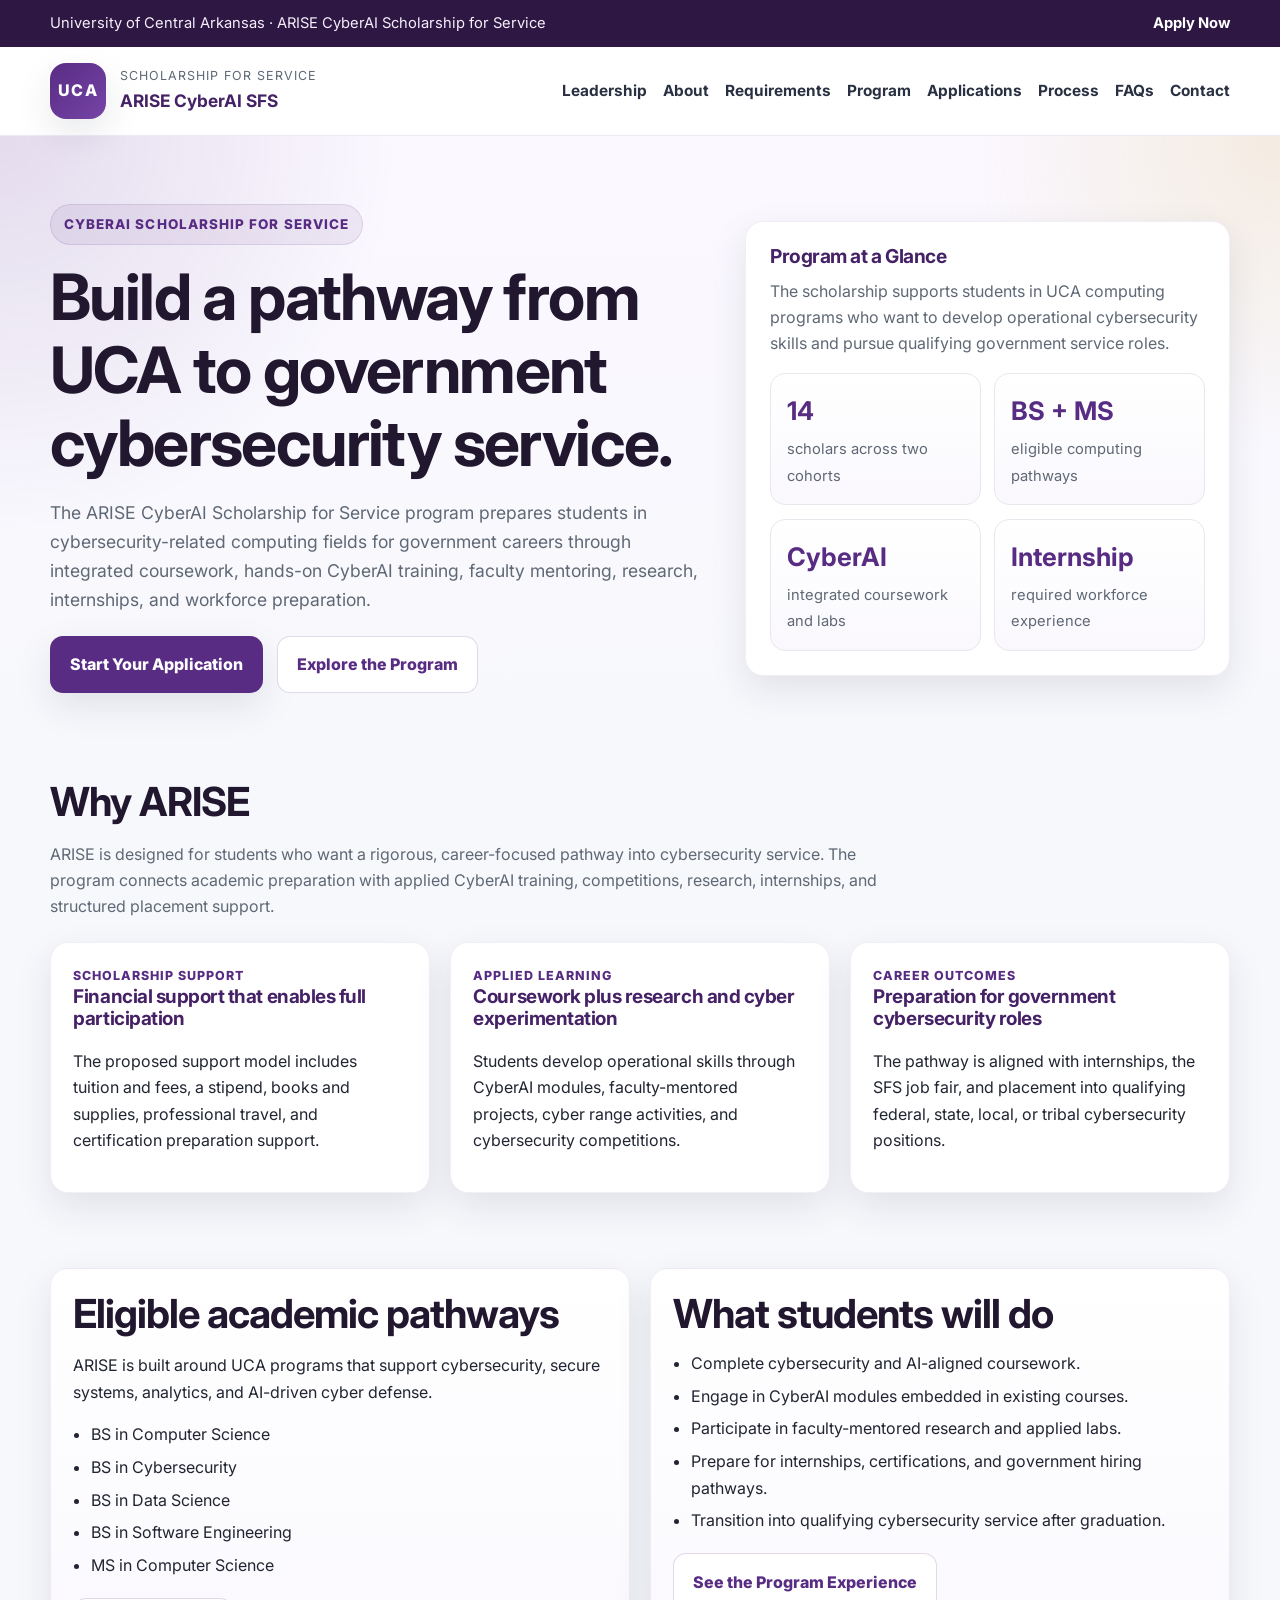
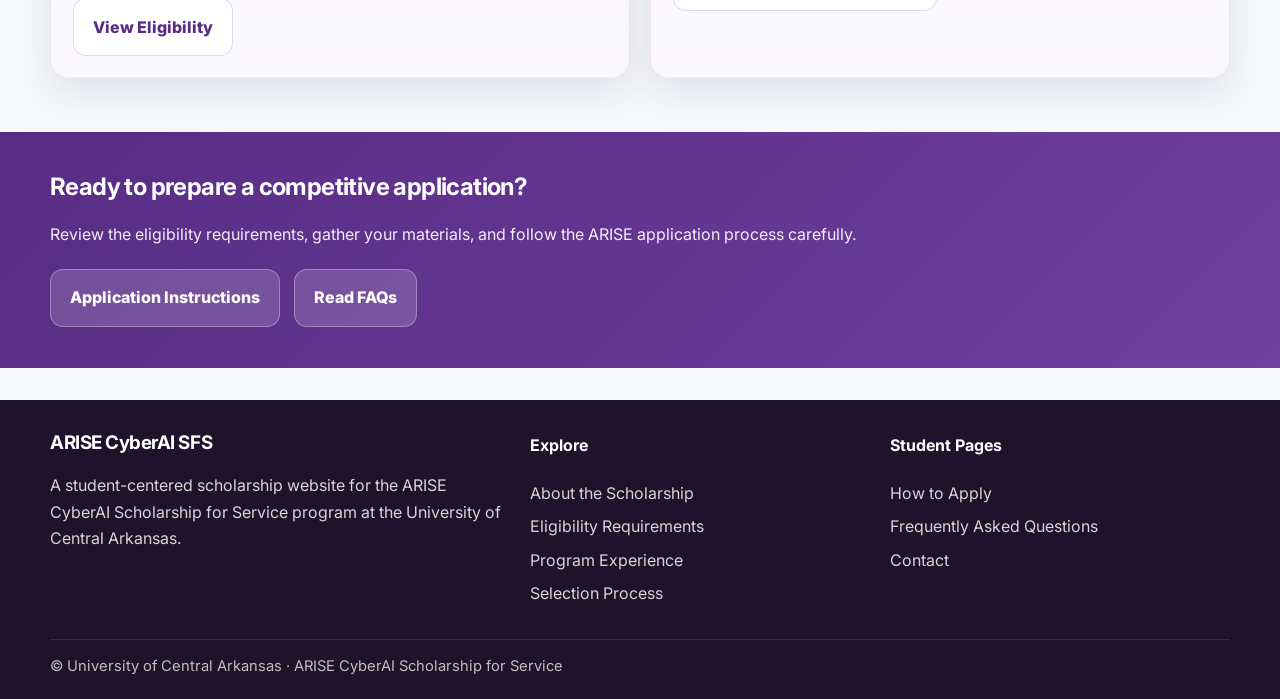
==== index.html @ 58bd5c50 "Update index.html" ====
<!DOCTYPE html>
<html lang="en">
<head>
  <meta charset="UTF-8" />
  <meta name="viewport" content="width=device-width, initial-scale=1.0" />
  <meta name="description" content="ARISE CyberAI Scholarship for Service at the University of Central Arkansas." />
  <title>ARISE CyberAI SFS | University of Central Arkansas</title>
  <link rel="preconnect" href="https://fonts.googleapis.com">
  <link rel="preconnect" href="https://fonts.gstatic.com" crossorigin>
  <link href="https://fonts.googleapis.com/css2?family=Inter:wght@400;500;600;700;800&display=swap" rel="stylesheet">
  <link rel="stylesheet" href="styles.css" />
</head>
<body>
  <div class="topbar">
    <div class="container">
      <div>University of Central Arkansas · ARISE CyberAI Scholarship for Service</div>
      <div><a href="applications.html">Apply Now</a></div>
    </div>
  </div>
  <header class="site-header">
    <div class="container header-inner">
      <a class="brand" href="index.html" aria-label="ARISE CyberAI SFS home">
        <div class="brand-mark">UCA</div>
        <div>
          <small>Scholarship for Service</small>
          <strong>ARISE CyberAI SFS</strong>
        </div>
      </a>
      <button class="nav-toggle" aria-expanded="false" aria-label="Open navigation">Menu</button>
      <nav>
        <ul><li><a href="leadership.html">Leadership</a></li><li><a href="about.html" class="">About</a></li><li><a href="requirements.html" class="">Requirements</a></li><li><a href="program.html" class="">Program</a></li><li><a href="applications.html" class="">Applications</a></li><li><a href="process.html" class="">Process</a></li><li><a href="faqs.html" class="">FAQs</a></li><li><a href="contact.html" class="">Contact</a></li></ul>
      </nav>
    </div>
  </header>
  <section class="hero">
  <div class="container hero-grid">
    <div>
      <div class="eyebrow">CyberAI Scholarship for Service</div>
      <h1>Build a pathway from UCA to government cybersecurity service.</h1>
      <p class="lead">The ARISE CyberAI Scholarship for Service program prepares students in cybersecurity-related computing fields for government careers through integrated coursework, hands-on CyberAI training, faculty mentoring, research, internships, and workforce preparation.</p>
      <div class="hero-actions">
        <a class="btn btn-primary" href="applications.html">Start Your Application</a>
        <a class="btn btn-secondary" href="about.html">Explore the Program</a>
      </div>
    </div>
    <aside class="hero-card">
      <h2>Program at a Glance</h2>
      <p>The scholarship supports students in UCA computing programs who want to develop operational cybersecurity skills and pursue qualifying government service roles.</p>
      <div class="stat-grid">
        <div class="stat"><strong>14</strong><span>scholars across two cohorts</span></div>
        <div class="stat"><strong>BS + MS</strong><span>eligible computing pathways</span></div>
        <div class="stat"><strong>CyberAI</strong><span>integrated coursework and labs</span></div>
        <div class="stat"><strong>Internship</strong><span>required workforce experience</span></div>
      </div>
    </aside>
  </div>
</section>
  <main>
<section>
  <div class="container">
    <h2 class="section-title">Why ARISE</h2>
    <p class="section-intro">ARISE is designed for students who want a rigorous, career-focused pathway into cybersecurity service. The program connects academic preparation with applied CyberAI training, competitions, research, internships, and structured placement support.</p>
    <div class="grid-3">
      <article class="card">
        <div class="kicker">Scholarship Support</div>
        <h3>Financial support that enables full participation</h3>
        <p>The proposed support model includes tuition and fees, a stipend, books and supplies, professional travel, and certification preparation support.</p>
      </article>
      <article class="card">
        <div class="kicker">Applied Learning</div>
        <h3>Coursework plus research and cyber experimentation</h3>
        <p>Students develop operational skills through CyberAI modules, faculty-mentored projects, cyber range activities, and cybersecurity competitions.</p>
      </article>
      <article class="card">
        <div class="kicker">Career Outcomes</div>
        <h3>Preparation for government cybersecurity roles</h3>
        <p>The pathway is aligned with internships, the SFS job fair, and placement into qualifying federal, state, local, or tribal cybersecurity positions.</p>
      </article>
    </div>
  </div>
</section>
<section>
  <div class="container">
    <div class="grid-2">
      <div class="highlight-panel">
        <h2 class="section-title">Eligible academic pathways</h2>
        <p>ARISE is built around UCA programs that support cybersecurity, secure systems, analytics, and AI-driven cyber defense.</p>
        <ul class="list-clean">
          <li>BS in Computer Science</li>
          <li>BS in Cybersecurity</li>
          <li>BS in Data Science</li>
          <li>BS in Software Engineering</li>
          <li>MS in Computer Science</li>
        </ul>
        <div class="page-actions"><a class="btn btn-secondary" href="requirements.html">View Eligibility</a></div>
      </div>
      <div class="highlight-panel">
        <h2 class="section-title">What students will do</h2>
        <ul class="list-clean">
          <li>Complete cybersecurity and AI-aligned coursework.</li>
          <li>Engage in CyberAI modules embedded in existing courses.</li>
          <li>Participate in faculty-mentored research and applied labs.</li>
          <li>Prepare for internships, certifications, and government hiring pathways.</li>
          <li>Transition into qualifying cybersecurity service after graduation.</li>
        </ul>
        <div class="page-actions"><a class="btn btn-secondary" href="program.html">See the Program Experience</a></div>
      </div>
    </div>
  </div>
</section>
<section class="callout-band">
  <div class="container">
    <h2>Ready to prepare a competitive application?</h2>
    <p>Review the eligibility requirements, gather your materials, and follow the ARISE application process carefully.</p>
    <div class="button-row">
      <a class="btn btn-light" href="applications.html">Application Instructions</a>
      <a class="btn btn-light" href="faqs.html">Read FAQs</a>
    </div>
  </div>
</section>
</main>
  <footer>
    <div class="container footer-grid">
      <div>
        <h3>ARISE CyberAI SFS</h3>
        <p>A student-centered scholarship website for the ARISE CyberAI Scholarship for Service program at the University of Central Arkansas.</p>
      </div>
      <div>
        <h4>Explore</h4>
        <ul>
          <li><a href="about.html">About the Scholarship</a></li>
          <li><a href="requirements.html">Eligibility Requirements</a></li>
          <li><a href="program.html">Program Experience</a></li>
          <li><a href="process.html">Selection Process</a></li>
        </ul>
      </div>
      <div>
        <h4>Student Pages</h4>
        <ul>
          <li><a href="applications.html">How to Apply</a></li>
          <li><a href="faqs.html">Frequently Asked Questions</a></li>
          <li><a href="contact.html">Contact</a></li>
        </ul>
      </div>
    </div>
    <div class="container footer-bottom">© University of Central Arkansas · ARISE CyberAI Scholarship for Service</div>
  </footer>
  <script src="script.js"></script>
</body>
</html>
---- styles.css ----
/* ARISE CyberAI SFS Website */
:root {
  --uca-purple: #582c83;
  --uca-purple-dark: #452166;
  --uca-purple-soft: #f4eef9;
  --uca-gray: #7c878e;
  --text: #202531;
  --muted: #5f6875;
  --line: #e6e8ee;
  --bg: #f7f8fc;
  --white: #ffffff;
  --gold: #d4b15a;
  --success: #0f766e;
  --danger: #a53b3b;
  --shadow: 0 14px 36px rgba(29, 35, 58, 0.10);
  --radius: 18px;
  --radius-sm: 12px;
  --maxw: 1180px;
}
* { box-sizing: border-box; }
html { scroll-behavior: smooth; }
body {
  margin: 0;
  font-family: Inter, system-ui, -apple-system, BlinkMacSystemFont, "Segoe UI", sans-serif;
  color: var(--text);
  background: var(--bg);
  line-height: 1.65;
}
a { color: var(--uca-purple); text-decoration: none; }
a:hover { text-decoration: underline; }
img { max-width: 100%; display: block; }
.container { width: min(var(--maxw), calc(100% - 2rem)); margin: 0 auto; }
.topbar {
  background: #2f1744;
  color: #f4effa;
  font-size: 0.92rem;
}
.topbar .container {
  display: flex; justify-content: space-between; gap: 1rem; flex-wrap: wrap; padding: 0.7rem 0;
}
.topbar a { color: #fff; font-weight: 700; }
.site-header {
  position: sticky; top: 0; z-index: 1000;
  background: rgba(255,255,255,0.94); backdrop-filter: blur(10px);
  border-bottom: 1px solid rgba(88,44,131,0.10);
}
.header-inner {
  display: flex; align-items: center; justify-content: space-between; gap: 1rem; padding: 1rem 0;
}
.brand { display:flex; align-items:center; gap:0.9rem; color: inherit; text-decoration:none; }
.brand:hover { text-decoration:none; }
.brand-mark {
  width:56px; height:56px; border-radius:16px; display:grid; place-items:center;
  background: linear-gradient(135deg, var(--uca-purple), #7644a7); color:#fff; font-weight:800; letter-spacing:0.08em;
  box-shadow: var(--shadow);
}
.brand small { display:block; font-size:0.78rem; color:var(--muted); text-transform:uppercase; letter-spacing:0.08em; }
.brand strong { display:block; font-size:1.08rem; color:var(--uca-purple-dark); }
.nav-toggle {
  display:none; border:0; background: var(--uca-purple); color:#fff; padding:0.72rem 1rem; border-radius:12px; font-weight:700; cursor:pointer;
}
nav ul { list-style:none; display:flex; gap:1rem; padding:0; margin:0; align-items:center; flex-wrap:wrap; }
nav a { color:#283041; font-weight:700; font-size:0.96rem; }
nav a:hover, nav a.active { color:var(--uca-purple); text-decoration:none; }
.btn {
  display:inline-flex; align-items:center; justify-content:center; gap:0.45rem;
  padding:0.92rem 1.2rem; border-radius:13px; font-weight:800; border:1px solid transparent; text-decoration:none;
  transition:0.2s ease; cursor:pointer;
}
.btn:hover { transform: translateY(-1px); text-decoration:none; }
.btn-primary { background: var(--uca-purple); color:#fff; box-shadow: var(--shadow); }
.btn-primary:hover { background: var(--uca-purple-dark); }
.btn-secondary { background:#fff; color:var(--uca-purple); border-color: rgba(88,44,131,0.18); }
.btn-light { background: rgba(255,255,255,0.16); border-color: rgba(255,255,255,0.30); color:#fff; }
.hero {
  background:
    radial-gradient(circle at top right, rgba(212,177,90,0.18), transparent 22%),
    radial-gradient(circle at top left, rgba(88,44,131,0.14), transparent 28%),
    linear-gradient(180deg, #fbf8ff 0%, #f7f8fc 100%);
  padding: 4.25rem 0 3rem;
}
.hero-grid { display:grid; grid-template-columns: 1.3fr 0.95fr; gap:2rem; align-items:center; }
.hero-simple { padding: 3.2rem 0 2.1rem; }
.eyebrow {
  display:inline-flex; align-items:center; gap:0.5rem; margin-bottom:1rem;
  font-size:0.84rem; font-weight:800; letter-spacing:0.08em; text-transform:uppercase;
  color: var(--uca-purple); background: rgba(88,44,131,0.08); border:1px solid rgba(88,44,131,0.12);
  padding:0.55rem 0.8rem; border-radius:999px;
}
h1, h2, h3 { line-height:1.14; letter-spacing:-0.025em; }
h1 { font-size: clamp(2.25rem, 5vw, 4rem); margin:0 0 1rem; color:#21172f; }
.hero h1 { max-width: 760px; }
.lead { font-size:1.1rem; color: var(--muted); max-width: 780px; }
.hero-actions, .button-row { display:flex; gap:0.85rem; flex-wrap:wrap; margin-top:1.35rem; }
.hero-card, .card, .faq-item, .timeline-item, .contact-card, .table-wrap, .notice, .highlight-panel {
  background: var(--white); border:1px solid rgba(88,44,131,0.08); border-radius: var(--radius); box-shadow: var(--shadow);
}
.hero-card { padding: 1.5rem; }
.hero-card h2 { margin:0 0 0.6rem; color: var(--uca-purple-dark); font-size:1.2rem; }
.hero-card p { color: var(--muted); margin-top:0; }
.stat-grid { display:grid; grid-template-columns: repeat(2, minmax(0,1fr)); gap:0.85rem; margin-top:1rem; }
.stat { border:1px solid var(--line); border-radius:15px; padding:1rem; background: linear-gradient(180deg, #fff, #faf8fd); }
.stat strong { display:block; font-size:1.6rem; color: var(--uca-purple); margin-bottom:0.2rem; }
.stat span { color: var(--muted); font-size:0.92rem; }
section { padding: 2.35rem 0; }
.section-title { font-size: clamp(1.65rem, 3.2vw, 2.5rem); margin:0 0 0.85rem; color:#21172f; }
.section-intro { color: var(--muted); max-width: 850px; margin-bottom: 1.4rem; }
.grid-2 { display:grid; grid-template-columns: repeat(2, minmax(0,1fr)); gap:1.25rem; }
.grid-3 { display:grid; grid-template-columns: repeat(3, minmax(0,1fr)); gap:1.25rem; }
.card { padding: 1.4rem; }
.card h3 { margin-top:0; font-size:1.18rem; color: var(--uca-purple-dark); }
.kicker { color:var(--uca-purple); font-weight:800; text-transform:uppercase; letter-spacing:0.08em; font-size:0.78rem; }
.list-clean { margin:0.4rem 0 0; padding-left:1.15rem; }
.list-clean li { margin:0.4rem 0; }
.callout-band {
  background: linear-gradient(135deg, var(--uca-purple), #6f3fa0); color:#fff; padding: 2.6rem 0; margin-top: 1rem;
}
.callout-band h2 { margin-top:0; color:#fff; }
.callout-band p { color: rgba(255,255,255,0.92); }
.table-wrap { overflow-x:auto; }
table { width:100%; border-collapse: collapse; font-size:0.97rem; }
th, td { padding:0.95rem 1rem; border-bottom:1px solid var(--line); vertical-align: top; }
th { text-align:left; color: var(--uca-purple-dark); background:#fbf8ff; }
.timeline { display:grid; gap:1rem; }
.timeline-item { padding:1.25rem 1.25rem 1.15rem; position:relative; }
.timeline-item .step { display:inline-grid; place-items:center; width:34px; height:34px; border-radius:50%; background: var(--uca-purple); color:#fff; font-weight:800; margin-bottom:0.8rem; }
.faq-list { display:grid; gap:1rem; }
.faq-item { overflow:hidden; }
.faq-question {
  width:100%; border:0; background:transparent; text-align:left; padding:1.15rem 1.25rem; font:inherit; font-weight:800; color:#241b33; cursor:pointer;
  display:flex; justify-content:space-between; gap:1rem; align-items:center;
}
.faq-answer { padding:0 1.25rem 1.15rem; color: var(--muted); display:none; }
.faq-item.open .faq-answer { display:block; }
.faq-item.open .faq-question span:last-child { transform: rotate(45deg); }
.notice { padding:1rem 1.15rem; border-left: 4px solid var(--uca-purple); }
.highlight-panel { padding:1.35rem; background: linear-gradient(180deg, #ffffff, #faf8fd); }
.breadcrumbs { font-size:0.92rem; color:var(--muted); margin-bottom:1rem; }
.breadcrumbs a { color: var(--muted); }
.contact-grid { display:grid; grid-template-columns: 0.95fr 1.05fr; gap:1.25rem; }
.contact-card { padding:1.35rem; }
.contact-card h3 { margin-top:0; color: var(--uca-purple-dark); }
.form-grid { display:grid; grid-template-columns: repeat(2, minmax(0,1fr)); gap:0.95rem; }
label { display:block; font-weight:700; margin-bottom:0.38rem; color:#283041; }
input, select, textarea {
  width:100%; padding:0.92rem 0.95rem; border-radius:12px; border:1px solid #d7dce7; background:#fff; font:inherit; color:inherit;
}
textarea { min-height: 160px; resize: vertical; }
input:focus, select:focus, textarea:focus { outline:2px solid rgba(88,44,131,0.14); border-color: var(--uca-purple); }
footer {
  margin-top:2rem; background:#1e132a; color:#f1edf6;
}
.footer-grid { display:grid; grid-template-columns: 1.15fr 0.85fr 0.85fr; gap:1.25rem; padding:2rem 0; }
footer h3, footer h4 { color:#fff; margin-top:0; }
footer p, footer li, footer a { color: rgba(255,255,255,0.82); }
footer ul { list-style:none; padding:0; margin:0; display:grid; gap:0.45rem; }
.footer-bottom { padding:0.9rem 0 1.3rem; border-top:1px solid rgba(255,255,255,0.10); color: rgba(255,255,255,0.72); font-size:0.92rem; }
.page-actions { display:flex; gap:0.8rem; flex-wrap:wrap; margin-top:1.2rem; }
@media (max-width: 980px) {
  .hero-grid, .grid-2, .grid-3, .contact-grid, .footer-grid { grid-template-columns: 1fr; }
  .nav-toggle { display:inline-flex; }
  nav {
    display:none; position:absolute; inset:100% 1rem auto 1rem; background:#fff; border:1px solid rgba(88,44,131,0.12); border-radius:16px; box-shadow: var(--shadow); padding:1rem;
  }
  nav.open { display:block; }
  nav ul { flex-direction:column; align-items:flex-start; }
}
@media (max-width: 700px) {
  .stat-grid, .form-grid { grid-template-columns: 1fr; }
  .hero, .hero-simple { padding-top: 2.6rem; }
  h1 { font-size: 2.25rem; }
}
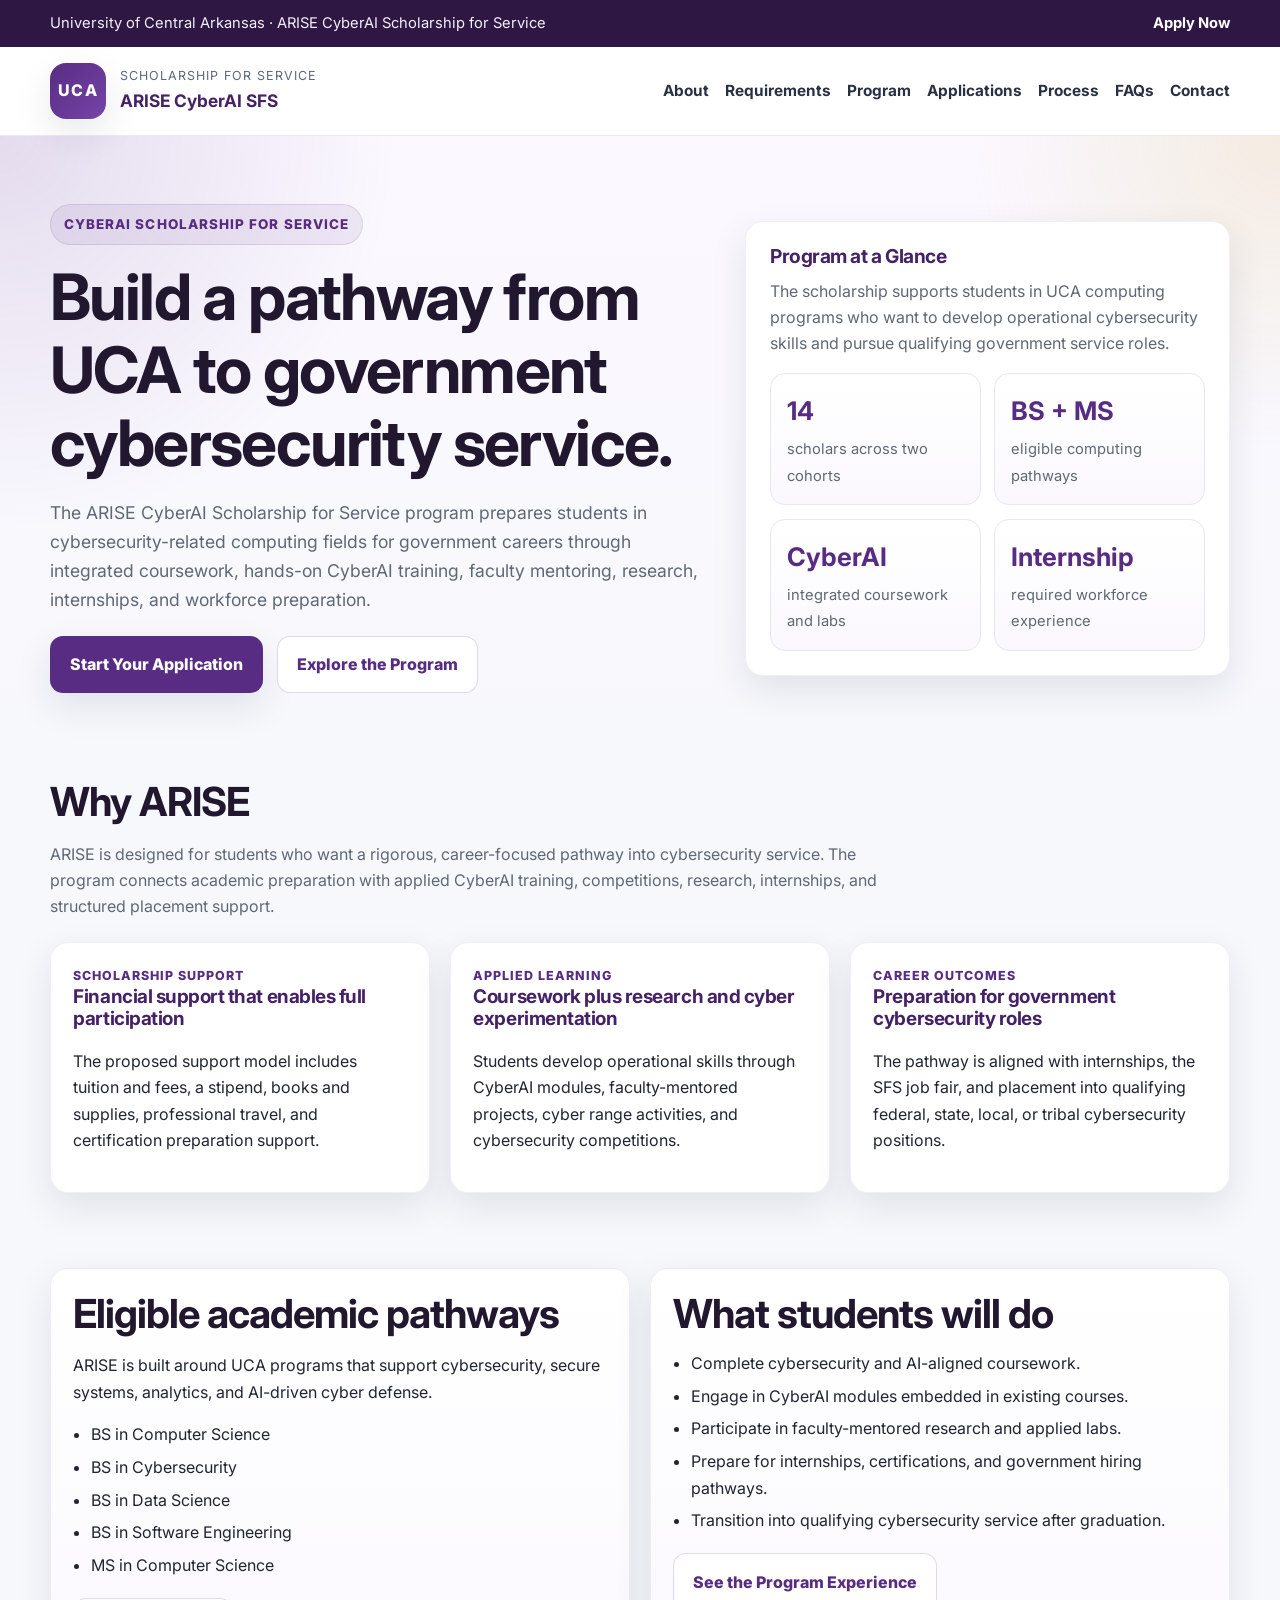
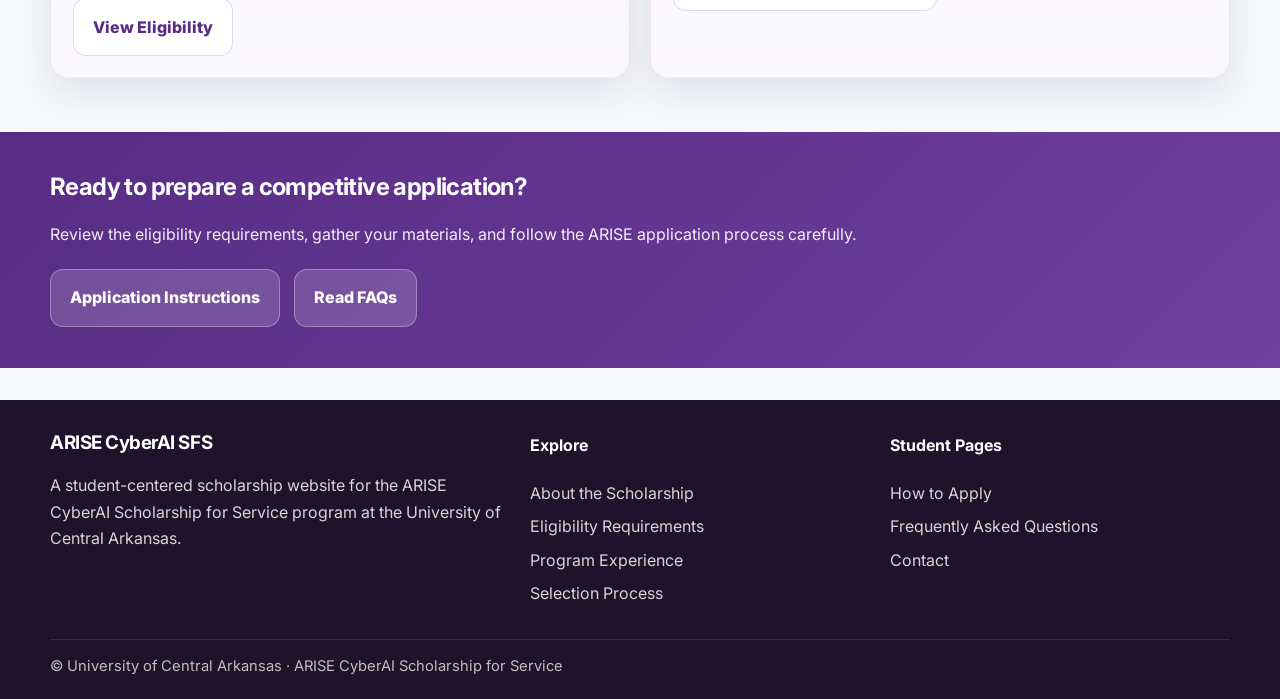
==== commit 71ffc465: "Update index.html" ====
--- a/index.html
+++ b/index.html
@@ -28,7 +28,7 @@
       </a>
       <button class="nav-toggle" aria-expanded="false" aria-label="Open navigation">Menu</button>
       <nav>
-        <ul><li><a href="leadership.html">Leadership</a></li><li><a href="about.html" class="">About</a></li><li><a href="requirements.html" class="">Requirements</a></li><li><a href="program.html" class="">Program</a></li><li><a href="applications.html" class="">Applications</a></li><li><a href="process.html" class="">Process</a></li><li><a href="faqs.html" class="">FAQs</a></li><li><a href="contact.html" class="">Contact</a></li></ul>
+        <ul><li><a href="about.html" class="">About</a></li><li><a href="requirements.html" class="">Requirements</a></li><li><a href="program.html" class="">Program</a></li><li><a href="applications.html" class="">Applications</a></li><li><a href="process.html" class="">Process</a></li><li><a href="faqs.html" class="">FAQs</a></li><li><a href="contact.html" class="">Contact</a></li></ul>
       </nav>
     </div>
   </header>
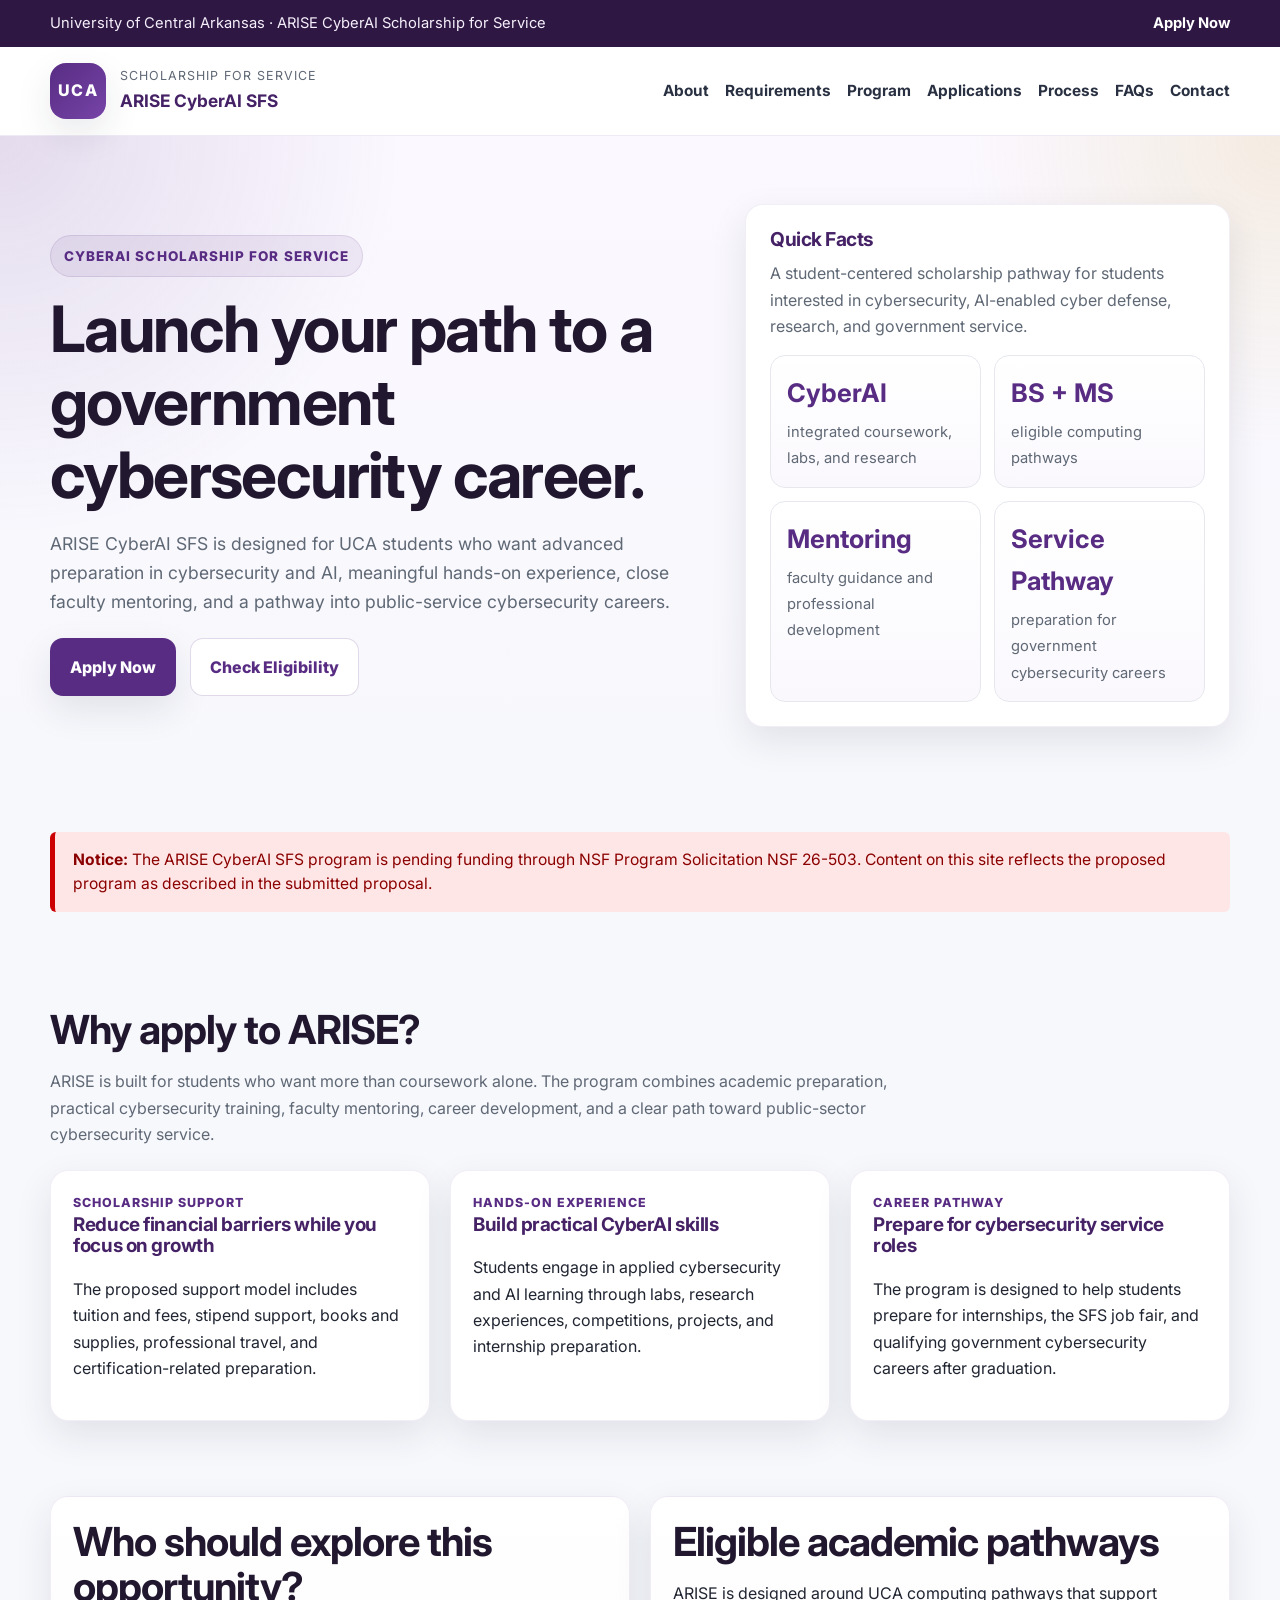
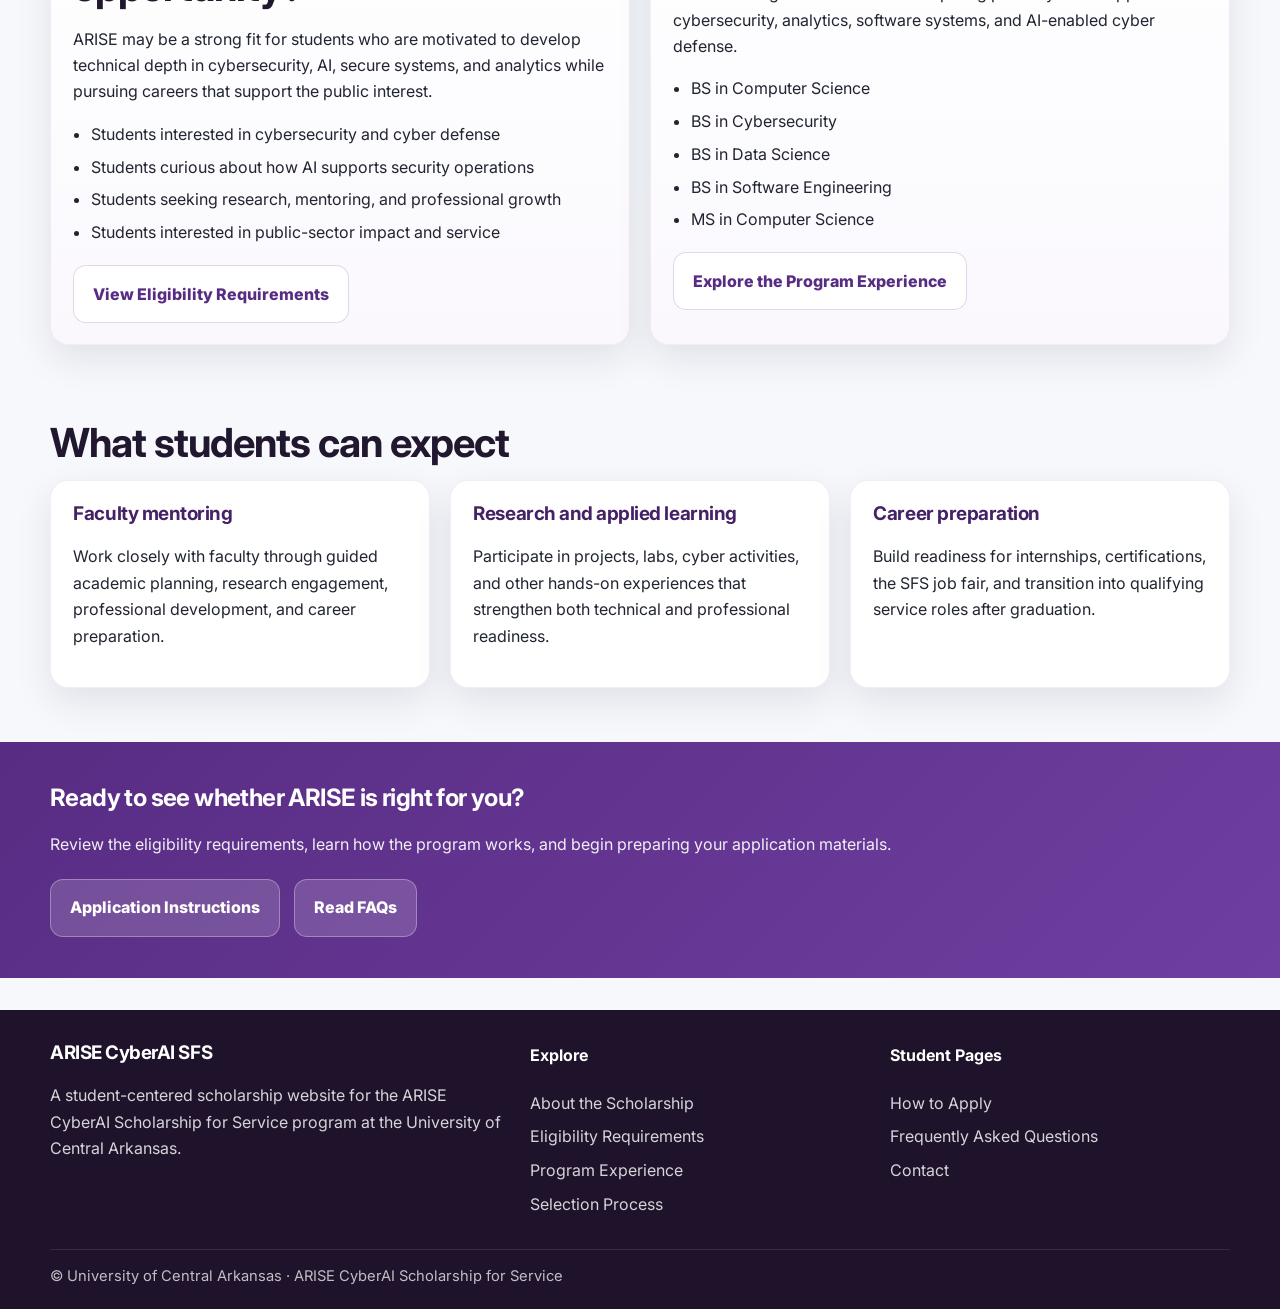
==== commit 82d6b68d: "Update index.html" ====
--- a/index.html
+++ b/index.html
@@ -17,6 +17,7 @@
       <div><a href="applications.html">Apply Now</a></div>
     </div>
   </div>
+
   <header class="site-header">
     <div class="container header-inner">
       <a class="brand" href="index.html" aria-label="ARISE CyberAI SFS home">
@@ -28,97 +29,182 @@
       </a>
       <button class="nav-toggle" aria-expanded="false" aria-label="Open navigation">Menu</button>
       <nav>
-        <ul><li><a href="about.html" class="">About</a></li><li><a href="requirements.html" class="">Requirements</a></li><li><a href="program.html" class="">Program</a></li><li><a href="applications.html" class="">Applications</a></li><li><a href="process.html" class="">Process</a></li><li><a href="faqs.html" class="">FAQs</a></li><li><a href="contact.html" class="">Contact</a></li></ul>
+        <ul>
+          <li><a href="about.html">About</a></li>
+          <li><a href="requirements.html">Requirements</a></li>
+          <li><a href="program.html">Program</a></li>
+          <li><a href="applications.html">Applications</a></li>
+          <li><a href="process.html">Process</a></li>
+          <li><a href="faqs.html">FAQs</a></li>
+          <li><a href="contact.html">Contact</a></li>
+        </ul>
       </nav>
     </div>
   </header>
+
   <section class="hero">
-  <div class="container hero-grid">
-    <div>
-      <div class="eyebrow">CyberAI Scholarship for Service</div>
-      <h1>Build a pathway from UCA to government cybersecurity service.</h1>
-      <p class="lead">The ARISE CyberAI Scholarship for Service program prepares students in cybersecurity-related computing fields for government careers through integrated coursework, hands-on CyberAI training, faculty mentoring, research, internships, and workforce preparation.</p>
-      <div class="hero-actions">
-        <a class="btn btn-primary" href="applications.html">Start Your Application</a>
-        <a class="btn btn-secondary" href="about.html">Explore the Program</a>
-      </div>
-    </div>
-    <aside class="hero-card">
-      <h2>Program at a Glance</h2>
-      <p>The scholarship supports students in UCA computing programs who want to develop operational cybersecurity skills and pursue qualifying government service roles.</p>
-      <div class="stat-grid">
-        <div class="stat"><strong>14</strong><span>scholars across two cohorts</span></div>
-        <div class="stat"><strong>BS + MS</strong><span>eligible computing pathways</span></div>
-        <div class="stat"><strong>CyberAI</strong><span>integrated coursework and labs</span></div>
-        <div class="stat"><strong>Internship</strong><span>required workforce experience</span></div>
-      </div>
-    </aside>
-  </div>
-</section>
+    <div class="container hero-grid">
+      <div>
+        <div class="eyebrow">CyberAI Scholarship for Service</div>
+        <h1>Launch your path to a government cybersecurity career.</h1>
+        <p class="lead">
+          ARISE CyberAI SFS is designed for UCA students who want advanced preparation in cybersecurity and AI,
+          meaningful hands-on experience, close faculty mentoring, and a pathway into public-service cybersecurity careers.
+        </p>
+        <div class="hero-actions">
+          <a class="btn btn-primary" href="applications.html">Apply Now</a>
+          <a class="btn btn-secondary" href="requirements.html">Check Eligibility</a>
+        </div>
+      </div>
+
+      <aside class="hero-card">
+        <h2>Quick Facts</h2>
+        <p>
+          A student-centered scholarship pathway for students interested in cybersecurity,
+          AI-enabled cyber defense, research, and government service.
+        </p>
+        <div class="stat-grid">
+          <div class="stat"><strong>CyberAI</strong><span>integrated coursework, labs, and research</span></div>
+          <div class="stat"><strong>BS + MS</strong><span>eligible computing pathways</span></div>
+          <div class="stat"><strong>Mentoring</strong><span>faculty guidance and professional development</span></div>
+          <div class="stat"><strong>Service Pathway</strong><span>preparation for government cybersecurity careers</span></div>
+        </div>
+      </aside>
+    </div>
+  </section>
+
+  <section>
+    <div class="container">
+      <div class="alert-warning">
+        <strong>Notice:</strong> The ARISE CyberAI SFS program is pending funding through NSF Program Solicitation NSF 26-503. Content on this site reflects the proposed program as described in the submitted proposal.
+      </div>
+    </div>
+  </section>
+
   <main>
-<section>
-  <div class="container">
-    <h2 class="section-title">Why ARISE</h2>
-    <p class="section-intro">ARISE is designed for students who want a rigorous, career-focused pathway into cybersecurity service. The program connects academic preparation with applied CyberAI training, competitions, research, internships, and structured placement support.</p>
-    <div class="grid-3">
-      <article class="card">
-        <div class="kicker">Scholarship Support</div>
-        <h3>Financial support that enables full participation</h3>
-        <p>The proposed support model includes tuition and fees, a stipend, books and supplies, professional travel, and certification preparation support.</p>
-      </article>
-      <article class="card">
-        <div class="kicker">Applied Learning</div>
-        <h3>Coursework plus research and cyber experimentation</h3>
-        <p>Students develop operational skills through CyberAI modules, faculty-mentored projects, cyber range activities, and cybersecurity competitions.</p>
-      </article>
-      <article class="card">
-        <div class="kicker">Career Outcomes</div>
-        <h3>Preparation for government cybersecurity roles</h3>
-        <p>The pathway is aligned with internships, the SFS job fair, and placement into qualifying federal, state, local, or tribal cybersecurity positions.</p>
-      </article>
-    </div>
-  </div>
-</section>
-<section>
-  <div class="container">
-    <div class="grid-2">
-      <div class="highlight-panel">
-        <h2 class="section-title">Eligible academic pathways</h2>
-        <p>ARISE is built around UCA programs that support cybersecurity, secure systems, analytics, and AI-driven cyber defense.</p>
-        <ul class="list-clean">
-          <li>BS in Computer Science</li>
-          <li>BS in Cybersecurity</li>
-          <li>BS in Data Science</li>
-          <li>BS in Software Engineering</li>
-          <li>MS in Computer Science</li>
-        </ul>
-        <div class="page-actions"><a class="btn btn-secondary" href="requirements.html">View Eligibility</a></div>
-      </div>
-      <div class="highlight-panel">
-        <h2 class="section-title">What students will do</h2>
-        <ul class="list-clean">
-          <li>Complete cybersecurity and AI-aligned coursework.</li>
-          <li>Engage in CyberAI modules embedded in existing courses.</li>
-          <li>Participate in faculty-mentored research and applied labs.</li>
-          <li>Prepare for internships, certifications, and government hiring pathways.</li>
-          <li>Transition into qualifying cybersecurity service after graduation.</li>
-        </ul>
-        <div class="page-actions"><a class="btn btn-secondary" href="program.html">See the Program Experience</a></div>
-      </div>
-    </div>
-  </div>
-</section>
-<section class="callout-band">
-  <div class="container">
-    <h2>Ready to prepare a competitive application?</h2>
-    <p>Review the eligibility requirements, gather your materials, and follow the ARISE application process carefully.</p>
-    <div class="button-row">
-      <a class="btn btn-light" href="applications.html">Application Instructions</a>
-      <a class="btn btn-light" href="faqs.html">Read FAQs</a>
-    </div>
-  </div>
-</section>
-</main>
+    <section>
+      <div class="container">
+        <h2 class="section-title">Why apply to ARISE?</h2>
+        <p class="section-intro">
+          ARISE is built for students who want more than coursework alone. The program combines academic preparation,
+          practical cybersecurity training, faculty mentoring, career development, and a clear path toward public-sector cybersecurity service.
+        </p>
+
+        <div class="grid-3">
+          <article class="card">
+            <div class="kicker">Scholarship Support</div>
+            <h3>Reduce financial barriers while you focus on growth</h3>
+            <p>
+              The proposed support model includes tuition and fees, stipend support, books and supplies,
+              professional travel, and certification-related preparation.
+            </p>
+          </article>
+
+          <article class="card">
+            <div class="kicker">Hands-On Experience</div>
+            <h3>Build practical CyberAI skills</h3>
+            <p>
+              Students engage in applied cybersecurity and AI learning through labs, research experiences,
+              competitions, projects, and internship preparation.
+            </p>
+          </article>
+
+          <article class="card">
+            <div class="kicker">Career Pathway</div>
+            <h3>Prepare for cybersecurity service roles</h3>
+            <p>
+              The program is designed to help students prepare for internships, the SFS job fair,
+              and qualifying government cybersecurity careers after graduation.
+            </p>
+          </article>
+        </div>
+      </div>
+    </section>
+
+    <section>
+      <div class="container">
+        <div class="grid-2">
+          <div class="highlight-panel">
+            <h2 class="section-title">Who should explore this opportunity?</h2>
+            <p>
+              ARISE may be a strong fit for students who are motivated to develop technical depth in cybersecurity,
+              AI, secure systems, and analytics while pursuing careers that support the public interest.
+            </p>
+            <ul class="list-clean">
+              <li>Students interested in cybersecurity and cyber defense</li>
+              <li>Students curious about how AI supports security operations</li>
+              <li>Students seeking research, mentoring, and professional growth</li>
+              <li>Students interested in public-sector impact and service</li>
+            </ul>
+            <div class="page-actions">
+              <a class="btn btn-secondary" href="requirements.html">View Eligibility Requirements</a>
+            </div>
+          </div>
+
+          <div class="highlight-panel">
+            <h2 class="section-title">Eligible academic pathways</h2>
+            <p>
+              ARISE is designed around UCA computing pathways that support cybersecurity, analytics,
+              software systems, and AI-enabled cyber defense.
+            </p>
+            <ul class="list-clean">
+              <li>BS in Computer Science</li>
+              <li>BS in Cybersecurity</li>
+              <li>BS in Data Science</li>
+              <li>BS in Software Engineering</li>
+              <li>MS in Computer Science</li>
+            </ul>
+            <div class="page-actions">
+              <a class="btn btn-secondary" href="program.html">Explore the Program Experience</a>
+            </div>
+          </div>
+        </div>
+      </div>
+    </section>
+
+    <section>
+      <div class="container">
+        <h2 class="section-title">What students can expect</h2>
+        <div class="grid-3">
+          <article class="card">
+            <h3>Faculty mentoring</h3>
+            <p>
+              Work closely with faculty through guided academic planning, research engagement,
+              professional development, and career preparation.
+            </p>
+          </article>
+
+          <article class="card">
+            <h3>Research and applied learning</h3>
+            <p>
+              Participate in projects, labs, cyber activities, and other hands-on experiences that strengthen both technical and professional readiness.
+            </p>
+          </article>
+
+          <article class="card">
+            <h3>Career preparation</h3>
+            <p>
+              Build readiness for internships, certifications, the SFS job fair, and transition into qualifying service roles after graduation.
+            </p>
+          </article>
+        </div>
+      </div>
+    </section>
+
+    <section class="callout-band">
+      <div class="container">
+        <h2>Ready to see whether ARISE is right for you?</h2>
+        <p>
+          Review the eligibility requirements, learn how the program works, and begin preparing your application materials.
+        </p>
+        <div class="button-row">
+          <a class="btn btn-light" href="applications.html">Application Instructions</a>
+          <a class="btn btn-light" href="faqs.html">Read FAQs</a>
+        </div>
+      </div>
+    </section>
+  </main>
+
   <footer>
     <div class="container footer-grid">
       <div>
@@ -145,6 +231,7 @@
     </div>
     <div class="container footer-bottom">© University of Central Arkansas · ARISE CyberAI Scholarship for Service</div>
   </footer>
+
   <script src="script.js"></script>
 </body>
 </html>
--- a/styles.css
+++ b/styles.css
@@ -170,3 +170,15 @@
   .hero, .hero-simple { padding-top: 2.6rem; }
   h1 { font-size: 2.25rem; }
 }
+
+
+.alert-warning {
+  background-color: #ffe6e6;
+  border-left: 5px solid #cc0000;
+  color: #8b0000;
+  padding: 16px 18px;
+  border-radius: 6px;
+  font-size: 0.98rem;
+  line-height: 1.5;
+  margin: 20px 0;
+}
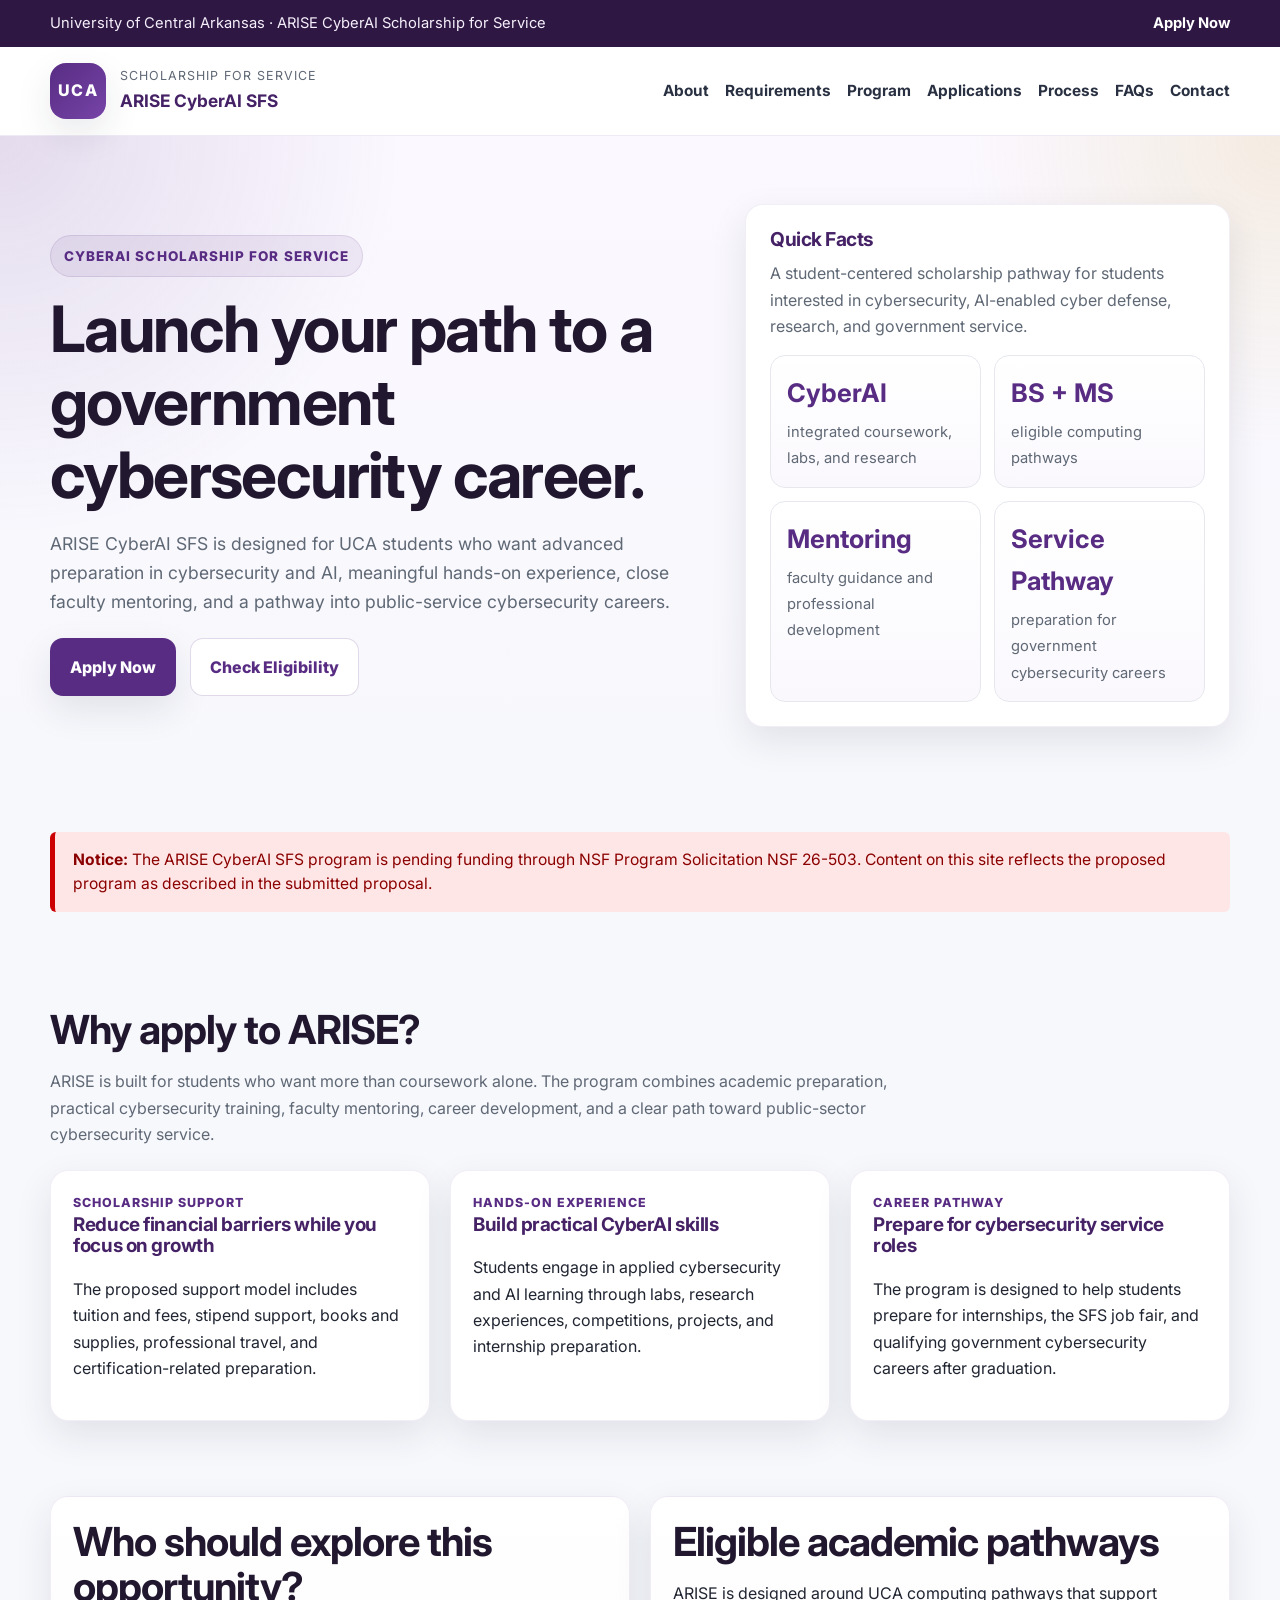
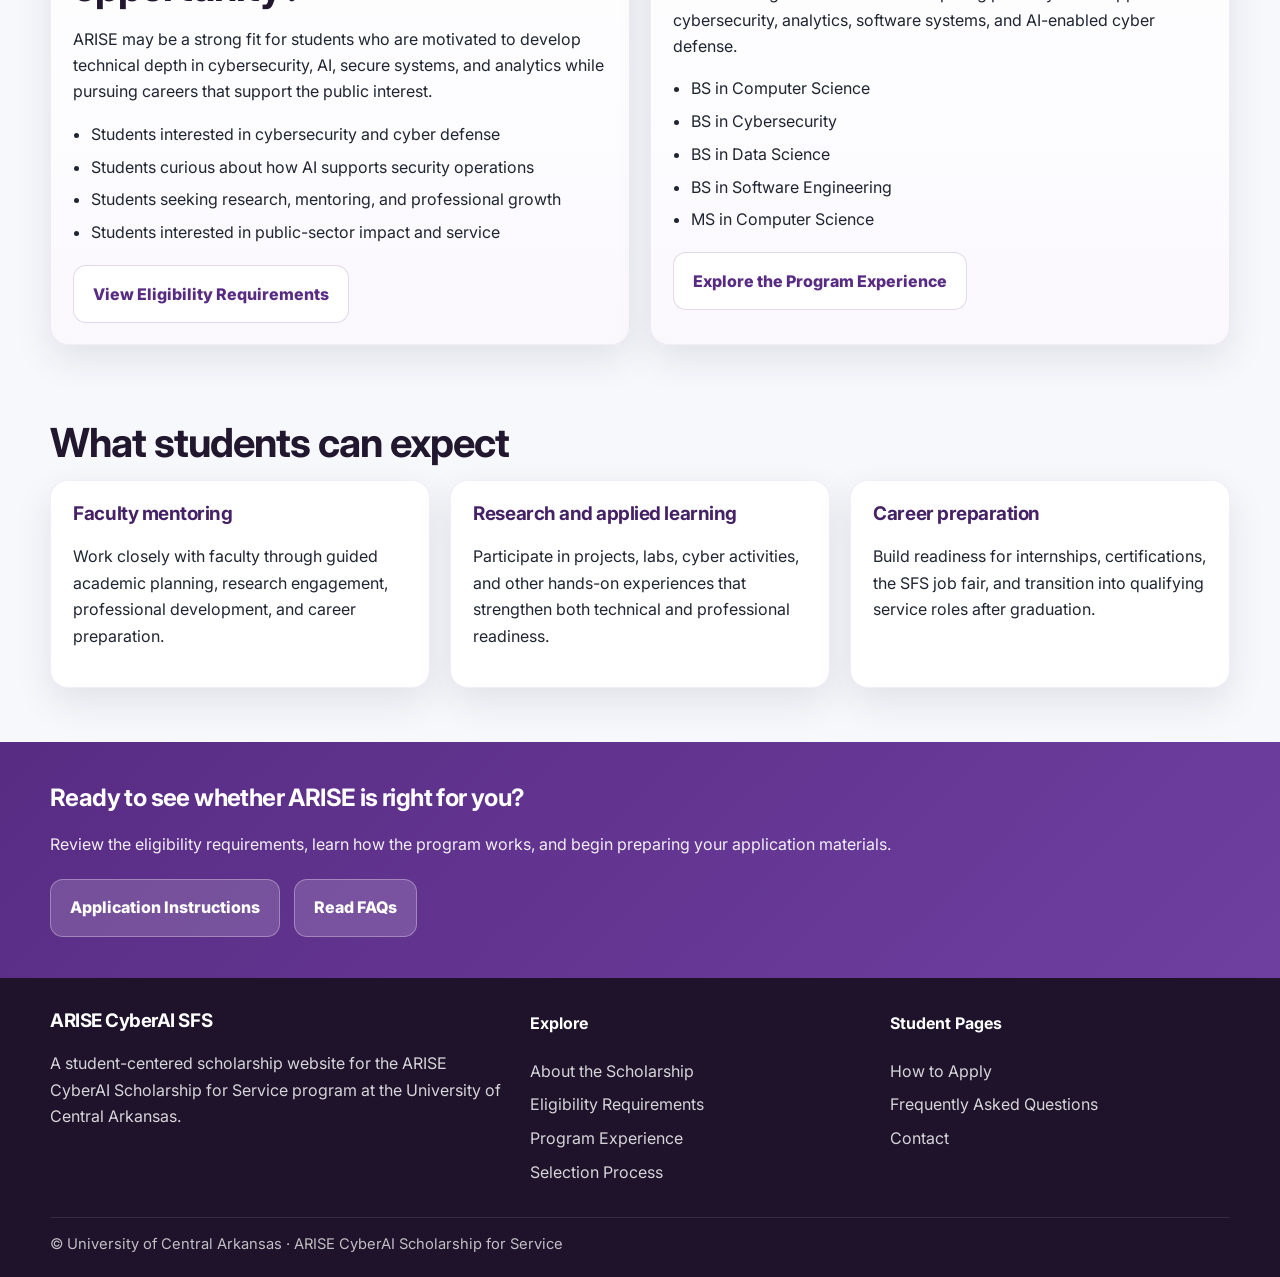
==== commit 4bdbec5d: "Update index.html" ====
--- a/index.html
+++ b/index.html
@@ -10,8 +10,8 @@
   <link href="https://fonts.googleapis.com/css2?family=Inter:wght@400;500;600;700;800&display=swap" rel="stylesheet">
   <link rel="stylesheet" href="styles.css" />
 </head>
-<body>
-  <div class="topbar">
+<body class="home-page">
+    <div class="topbar">
     <div class="container">
       <div>University of Central Arkansas · ARISE CyberAI Scholarship for Service</div>
       <div><a href="applications.html">Apply Now</a></div>
--- a/styles.css
+++ b/styles.css
@@ -182,3 +182,19 @@
   line-height: 1.5;
   margin: 20px 0;
 }
+
+.home-page main {
+  padding-bottom: 0;
+}
+
+.home-page .callout-band {
+  margin-bottom: 0;
+}
+
+.home-page .callout-band .container {
+  margin-bottom: 0;
+}
+
+.home-page footer {
+  margin-top: 0;
+}
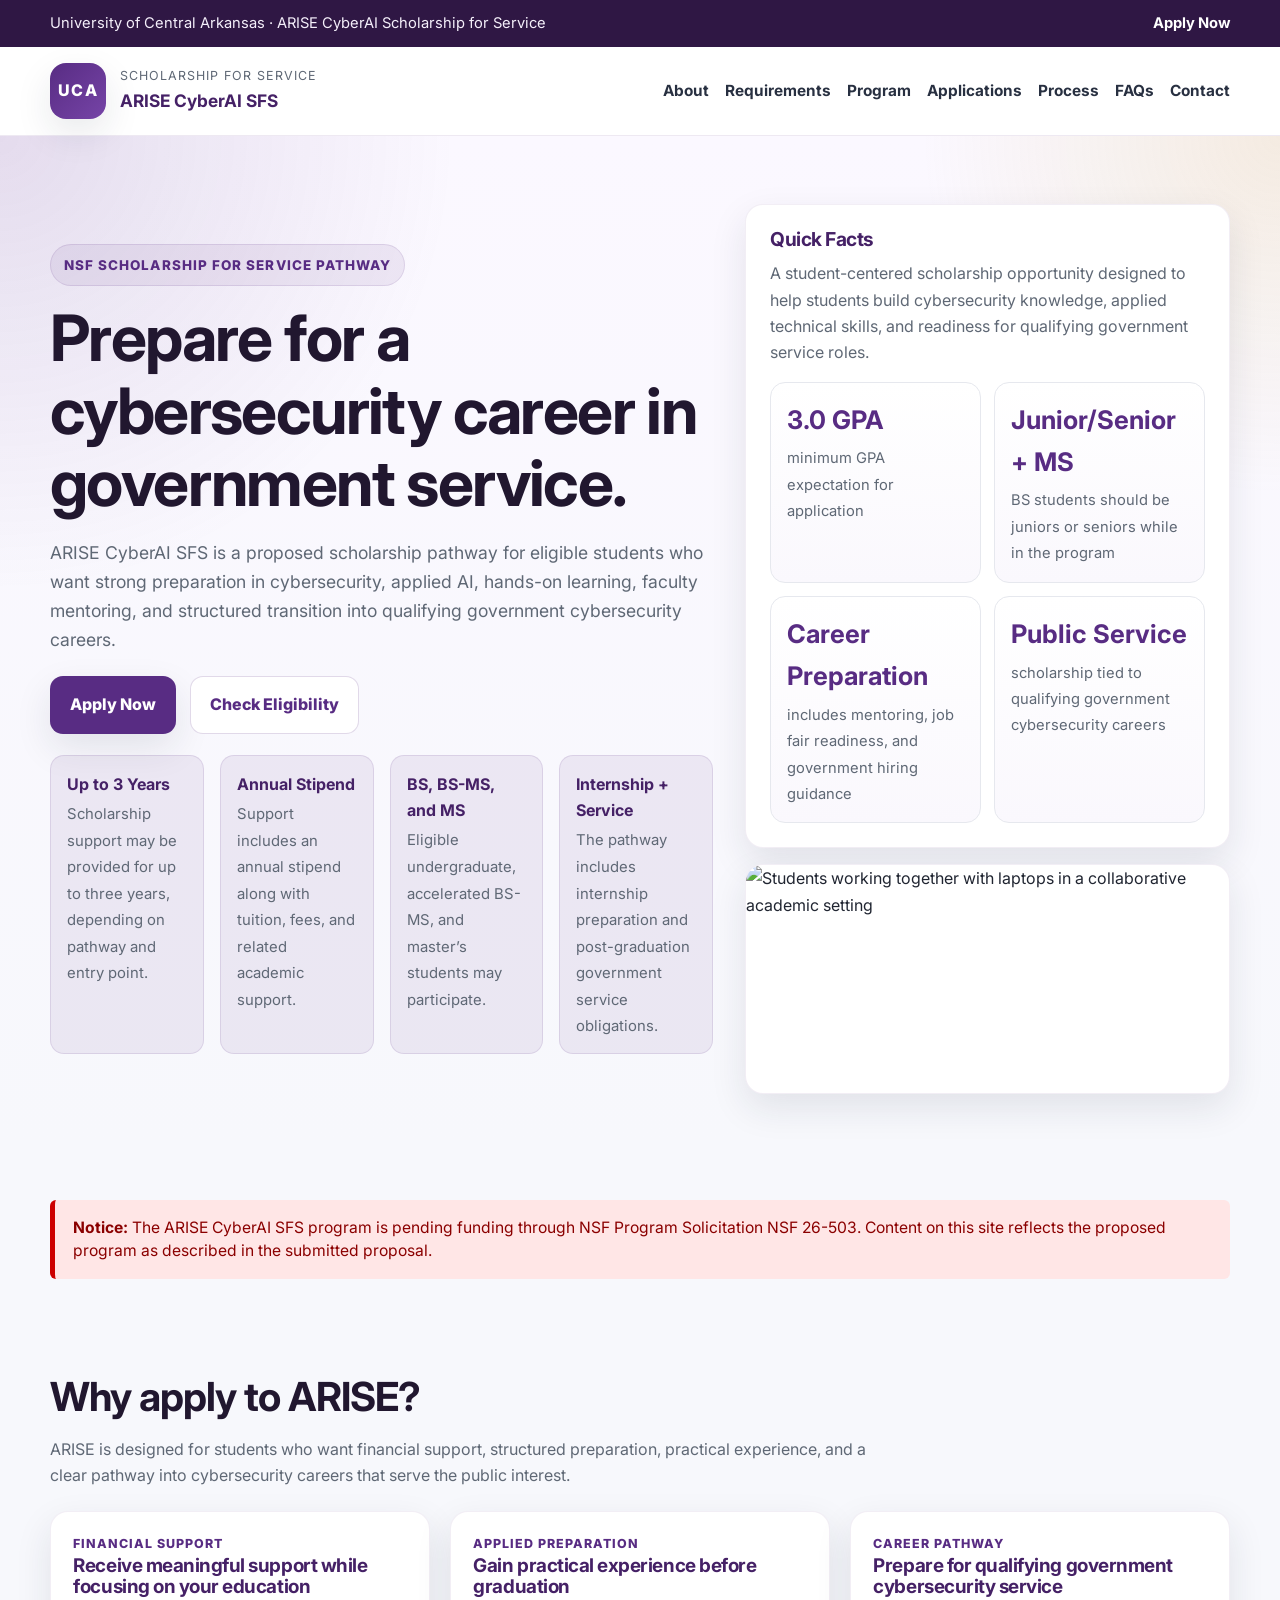
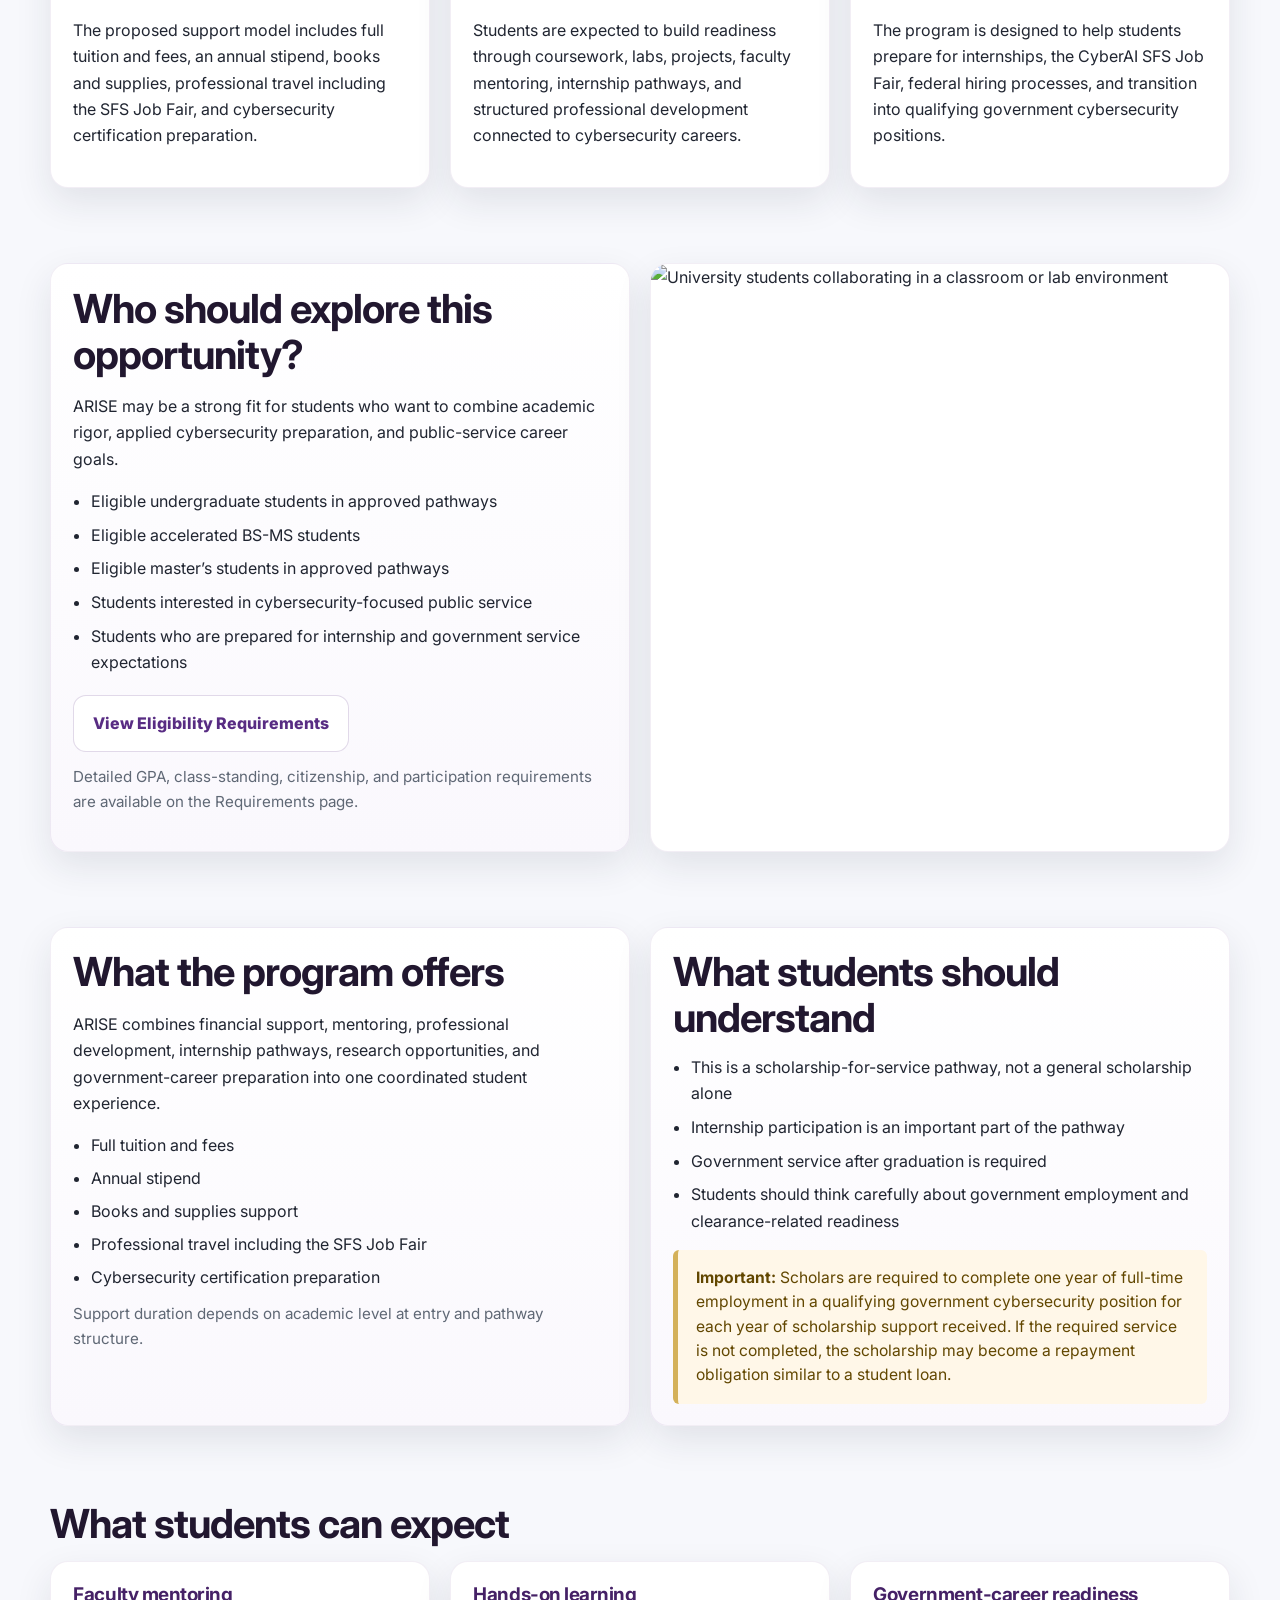
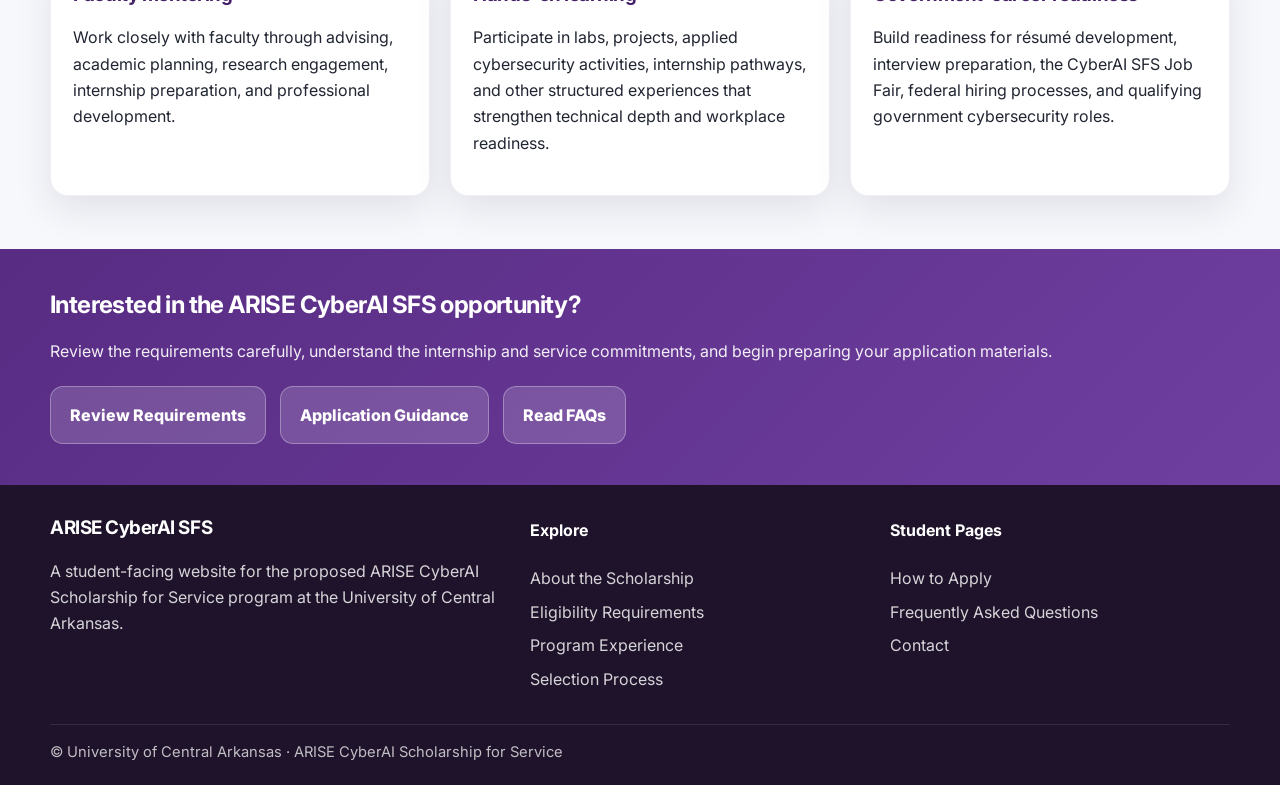
==== commit 6cacc7b1: "Add files via upload" ====
--- a/index.html
+++ b/index.html
@@ -3,15 +3,119 @@
 <head>
   <meta charset="UTF-8" />
   <meta name="viewport" content="width=device-width, initial-scale=1.0" />
-  <meta name="description" content="ARISE CyberAI Scholarship for Service at the University of Central Arkansas." />
+  <meta
+    name="description"
+    content="ARISE CyberAI Scholarship for Service at the University of Central Arkansas for eligible students pursuing cybersecurity-focused public service careers."
+  />
   <title>ARISE CyberAI SFS | University of Central Arkansas</title>
   <link rel="preconnect" href="https://fonts.googleapis.com">
   <link rel="preconnect" href="https://fonts.gstatic.com" crossorigin>
   <link href="https://fonts.googleapis.com/css2?family=Inter:wght@400;500;600;700;800&display=swap" rel="stylesheet">
   <link rel="stylesheet" href="styles.css" />
+  <style>
+    .hero-visual {
+      display: grid;
+      gap: 1rem;
+    }
+
+    .hero-photo,
+    .feature-photo {
+      overflow: hidden;
+      border-radius: var(--radius);
+      border: 1px solid rgba(88,44,131,0.08);
+      box-shadow: var(--shadow);
+      background: #fff;
+    }
+
+    .hero-photo img,
+    .feature-photo img {
+      width: 100%;
+      height: 100%;
+      object-fit: cover;
+      display: block;
+    }
+
+    .hero-photo {
+      min-height: 230px;
+    }
+
+    .fact-strip {
+      display: grid;
+      grid-template-columns: repeat(4, minmax(0,1fr));
+      gap: 1rem;
+      margin-top: 1.35rem;
+    }
+
+    .fact-pill {
+      background: rgba(88,44,131,0.08);
+      border: 1px solid rgba(88,44,131,0.12);
+      border-radius: 14px;
+      padding: 0.9rem 1rem;
+    }
+
+    .fact-pill strong {
+      display: block;
+      color: var(--uca-purple-dark);
+      font-size: 1rem;
+      margin-bottom: 0.2rem;
+    }
+
+    .fact-pill span {
+      color: var(--muted);
+      font-size: 0.93rem;
+    }
+
+    .image-text-grid {
+      display: grid;
+      grid-template-columns: 1fr 1fr;
+      gap: 1.25rem;
+      align-items: stretch;
+    }
+
+    .feature-photo {
+      min-height: 100%;
+    }
+
+    .feature-photo img {
+      min-height: 100%;
+    }
+
+    .mini-note {
+      font-size: 0.95rem;
+      color: var(--muted);
+      margin-top: 0.7rem;
+    }
+
+    .important-note {
+      background: #fff7e8;
+      border-left: 5px solid var(--gold);
+      color: #624700;
+      padding: 16px 18px;
+      border-radius: 6px;
+      font-size: 0.98rem;
+      line-height: 1.55;
+      margin-top: 1rem;
+    }
+
+    .check-list {
+      margin: 0.6rem 0 0;
+      padding-left: 1.15rem;
+    }
+
+    .check-list li {
+      margin: 0.45rem 0;
+    }
+
+    @media (max-width: 980px) {
+      .fact-strip,
+      .image-text-grid {
+        grid-template-columns: 1fr;
+      }
+    }
+  </style>
 </head>
 <body class="home-page">
-    <div class="topbar">
+  <div class="topbar">
     <div class="container">
       <div>University of Central Arkansas · ARISE CyberAI Scholarship for Service</div>
       <div><a href="applications.html">Apply Now</a></div>
@@ -45,38 +149,68 @@
   <section class="hero">
     <div class="container hero-grid">
       <div>
-        <div class="eyebrow">CyberAI Scholarship for Service</div>
-        <h1>Launch your path to a government cybersecurity career.</h1>
+        <div class="eyebrow">NSF Scholarship for Service Pathway</div>
+        <h1>Prepare for a cybersecurity career in government service.</h1>
         <p class="lead">
-          ARISE CyberAI SFS is designed for UCA students who want advanced preparation in cybersecurity and AI,
-          meaningful hands-on experience, close faculty mentoring, and a pathway into public-service cybersecurity careers.
+          ARISE CyberAI SFS is a proposed scholarship pathway for eligible students who want strong preparation in cybersecurity,
+          applied AI, hands-on learning, faculty mentoring, and structured transition into qualifying government cybersecurity careers.
         </p>
+
         <div class="hero-actions">
           <a class="btn btn-primary" href="applications.html">Apply Now</a>
           <a class="btn btn-secondary" href="requirements.html">Check Eligibility</a>
         </div>
-      </div>
-
-      <aside class="hero-card">
-        <h2>Quick Facts</h2>
-        <p>
-          A student-centered scholarship pathway for students interested in cybersecurity,
-          AI-enabled cyber defense, research, and government service.
-        </p>
-        <div class="stat-grid">
-          <div class="stat"><strong>CyberAI</strong><span>integrated coursework, labs, and research</span></div>
-          <div class="stat"><strong>BS + MS</strong><span>eligible computing pathways</span></div>
-          <div class="stat"><strong>Mentoring</strong><span>faculty guidance and professional development</span></div>
-          <div class="stat"><strong>Service Pathway</strong><span>preparation for government cybersecurity careers</span></div>
-        </div>
-      </aside>
+
+        <div class="fact-strip">
+          <div class="fact-pill">
+            <strong>Up to 3 Years</strong>
+            <span>Scholarship support may be provided for up to three years, depending on pathway and entry point.</span>
+          </div>
+          <div class="fact-pill">
+            <strong>Annual Stipend</strong>
+            <span>Support includes an annual stipend along with tuition, fees, and related academic support.</span>
+          </div>
+          <div class="fact-pill">
+            <strong>BS, BS-MS, and MS</strong>
+            <span>Eligible undergraduate, accelerated BS-MS, and master’s students may participate.</span>
+          </div>
+          <div class="fact-pill">
+            <strong>Internship + Service</strong>
+            <span>The pathway includes internship preparation and post-graduation government service obligations.</span>
+          </div>
+        </div>
+      </div>
+
+      <div class="hero-visual">
+        <aside class="hero-card">
+          <h2>Quick Facts</h2>
+          <p>
+            A student-centered scholarship opportunity designed to help students build cybersecurity knowledge,
+            applied technical skills, and readiness for qualifying government service roles.
+          </p>
+          <div class="stat-grid">
+            <div class="stat"><strong>3.0 GPA</strong><span>minimum GPA expectation for application</span></div>
+            <div class="stat"><strong>Junior/Senior + MS</strong><span>BS students should be juniors or seniors while in the program</span></div>
+            <div class="stat"><strong>Career Preparation</strong><span>includes mentoring, job fair readiness, and government hiring guidance</span></div>
+            <div class="stat"><strong>Public Service</strong><span>scholarship tied to qualifying government cybersecurity careers</span></div>
+          </div>
+        </aside>
+
+        <div class="hero-photo">
+          <img
+            src="https://images.unsplash.com/photo-1516321318423-f06f85e504b3?auto=format&fit=crop&w=1200&q=80"
+            alt="Students working together with laptops in a collaborative academic setting"
+          />
+        </div>
+      </div>
     </div>
   </section>
 
   <section>
     <div class="container">
       <div class="alert-warning">
-        <strong>Notice:</strong> The ARISE CyberAI SFS program is pending funding through NSF Program Solicitation NSF 26-503. Content on this site reflects the proposed program as described in the submitted proposal.
+        <strong>Notice:</strong> The ARISE CyberAI SFS program is pending funding through NSF Program Solicitation NSF 26-503.
+        Content on this site reflects the proposed program as described in the submitted proposal.
       </div>
     </div>
   </section>
@@ -86,37 +220,69 @@
       <div class="container">
         <h2 class="section-title">Why apply to ARISE?</h2>
         <p class="section-intro">
-          ARISE is built for students who want more than coursework alone. The program combines academic preparation,
-          practical cybersecurity training, faculty mentoring, career development, and a clear path toward public-sector cybersecurity service.
+          ARISE is designed for students who want financial support, structured preparation, practical experience,
+          and a clear pathway into cybersecurity careers that serve the public interest.
         </p>
 
         <div class="grid-3">
           <article class="card">
-            <div class="kicker">Scholarship Support</div>
-            <h3>Reduce financial barriers while you focus on growth</h3>
-            <p>
-              The proposed support model includes tuition and fees, stipend support, books and supplies,
-              professional travel, and certification-related preparation.
-            </p>
-          </article>
-
-          <article class="card">
-            <div class="kicker">Hands-On Experience</div>
-            <h3>Build practical CyberAI skills</h3>
-            <p>
-              Students engage in applied cybersecurity and AI learning through labs, research experiences,
-              competitions, projects, and internship preparation.
+            <div class="kicker">Financial Support</div>
+            <h3>Receive meaningful support while focusing on your education</h3>
+            <p>
+              The proposed support model includes full tuition and fees, an annual stipend, books and supplies,
+              professional travel including the SFS Job Fair, and cybersecurity certification preparation.
+            </p>
+          </article>
+
+          <article class="card">
+            <div class="kicker">Applied Preparation</div>
+            <h3>Gain practical experience before graduation</h3>
+            <p>
+              Students are expected to build readiness through coursework, labs, projects, faculty mentoring,
+              internship pathways, and structured professional development connected to cybersecurity careers.
             </p>
           </article>
 
           <article class="card">
             <div class="kicker">Career Pathway</div>
-            <h3>Prepare for cybersecurity service roles</h3>
-            <p>
-              The program is designed to help students prepare for internships, the SFS job fair,
-              and qualifying government cybersecurity careers after graduation.
-            </p>
-          </article>
+            <h3>Prepare for qualifying government cybersecurity service</h3>
+            <p>
+              The program is designed to help students prepare for internships, the CyberAI SFS Job Fair,
+              federal hiring processes, and transition into qualifying government cybersecurity positions.
+            </p>
+          </article>
+        </div>
+      </div>
+    </section>
+
+    <section>
+      <div class="container image-text-grid">
+        <div class="highlight-panel">
+          <h2 class="section-title">Who should explore this opportunity?</h2>
+          <p>
+            ARISE may be a strong fit for students who want to combine academic rigor, applied cybersecurity preparation,
+            and public-service career goals.
+          </p>
+          <ul class="check-list">
+            <li>Eligible undergraduate students in approved pathways</li>
+            <li>Eligible accelerated BS-MS students</li>
+            <li>Eligible master’s students in approved pathways</li>
+            <li>Students interested in cybersecurity-focused public service</li>
+            <li>Students who are prepared for internship and government service expectations</li>
+          </ul>
+          <div class="page-actions">
+            <a class="btn btn-secondary" href="requirements.html">View Eligibility Requirements</a>
+          </div>
+          <p class="mini-note">
+            Detailed GPA, class-standing, citizenship, and participation requirements are available on the Requirements page.
+          </p>
+        </div>
+
+        <div class="feature-photo">
+          <img
+            src="https://images.unsplash.com/photo-1522202176988-66273c2fd55f?auto=format&fit=crop&w=1200&q=80"
+            alt="University students collaborating in a classroom or lab environment"
+          />
         </div>
       </div>
     </section>
@@ -125,37 +291,33 @@
       <div class="container">
         <div class="grid-2">
           <div class="highlight-panel">
-            <h2 class="section-title">Who should explore this opportunity?</h2>
-            <p>
-              ARISE may be a strong fit for students who are motivated to develop technical depth in cybersecurity,
-              AI, secure systems, and analytics while pursuing careers that support the public interest.
+            <h2 class="section-title">What the program offers</h2>
+            <p>
+              ARISE combines financial support, mentoring, professional development, internship pathways,
+              research opportunities, and government-career preparation into one coordinated student experience.
             </p>
             <ul class="list-clean">
-              <li>Students interested in cybersecurity and cyber defense</li>
-              <li>Students curious about how AI supports security operations</li>
-              <li>Students seeking research, mentoring, and professional growth</li>
-              <li>Students interested in public-sector impact and service</li>
+              <li>Full tuition and fees</li>
+              <li>Annual stipend</li>
+              <li>Books and supplies support</li>
+              <li>Professional travel including the SFS Job Fair</li>
+              <li>Cybersecurity certification preparation</li>
             </ul>
-            <div class="page-actions">
-              <a class="btn btn-secondary" href="requirements.html">View Eligibility Requirements</a>
-            </div>
+            <p class="mini-note">
+              Support duration depends on academic level at entry and pathway structure.
+            </p>
           </div>
 
           <div class="highlight-panel">
-            <h2 class="section-title">Eligible academic pathways</h2>
-            <p>
-              ARISE is designed around UCA computing pathways that support cybersecurity, analytics,
-              software systems, and AI-enabled cyber defense.
-            </p>
-            <ul class="list-clean">
-              <li>BS in Computer Science</li>
-              <li>BS in Cybersecurity</li>
-              <li>BS in Data Science</li>
-              <li>BS in Software Engineering</li>
-              <li>MS in Computer Science</li>
+            <h2 class="section-title">What students should understand</h2>
+            <ul class="check-list">
+              <li>This is a scholarship-for-service pathway, not a general scholarship alone</li>
+              <li>Internship participation is an important part of the pathway</li>
+              <li>Government service after graduation is required</li>
+              <li>Students should think carefully about government employment and clearance-related readiness</li>
             </ul>
-            <div class="page-actions">
-              <a class="btn btn-secondary" href="program.html">Explore the Program Experience</a>
+            <div class="important-note">
+              <strong>Important:</strong> Scholars are required to complete one year of full-time employment in a qualifying government cybersecurity position for each year of scholarship support received. If the required service is not completed, the scholarship may become a repayment obligation similar to a student loan.
             </div>
           </div>
         </div>
@@ -169,22 +331,24 @@
           <article class="card">
             <h3>Faculty mentoring</h3>
             <p>
-              Work closely with faculty through guided academic planning, research engagement,
-              professional development, and career preparation.
-            </p>
-          </article>
-
-          <article class="card">
-            <h3>Research and applied learning</h3>
-            <p>
-              Participate in projects, labs, cyber activities, and other hands-on experiences that strengthen both technical and professional readiness.
-            </p>
-          </article>
-
-          <article class="card">
-            <h3>Career preparation</h3>
-            <p>
-              Build readiness for internships, certifications, the SFS job fair, and transition into qualifying service roles after graduation.
+              Work closely with faculty through advising, academic planning, research engagement,
+              internship preparation, and professional development.
+            </p>
+          </article>
+
+          <article class="card">
+            <h3>Hands-on learning</h3>
+            <p>
+              Participate in labs, projects, applied cybersecurity activities, internship pathways,
+              and other structured experiences that strengthen technical depth and workplace readiness.
+            </p>
+          </article>
+
+          <article class="card">
+            <h3>Government-career readiness</h3>
+            <p>
+              Build readiness for résumé development, interview preparation, the CyberAI SFS Job Fair,
+              federal hiring processes, and qualifying government cybersecurity roles.
             </p>
           </article>
         </div>
@@ -193,12 +357,14 @@
 
     <section class="callout-band">
       <div class="container">
-        <h2>Ready to see whether ARISE is right for you?</h2>
+        <h2>Interested in the ARISE CyberAI SFS opportunity?</h2>
         <p>
-          Review the eligibility requirements, learn how the program works, and begin preparing your application materials.
+          Review the requirements carefully, understand the internship and service commitments,
+          and begin preparing your application materials.
         </p>
         <div class="button-row">
-          <a class="btn btn-light" href="applications.html">Application Instructions</a>
+          <a class="btn btn-light" href="requirements.html">Review Requirements</a>
+          <a class="btn btn-light" href="applications.html">Application Guidance</a>
           <a class="btn btn-light" href="faqs.html">Read FAQs</a>
         </div>
       </div>
@@ -209,7 +375,10 @@
     <div class="container footer-grid">
       <div>
         <h3>ARISE CyberAI SFS</h3>
-        <p>A student-centered scholarship website for the ARISE CyberAI Scholarship for Service program at the University of Central Arkansas.</p>
+        <p>
+          A student-facing website for the proposed ARISE CyberAI Scholarship for Service program
+          at the University of Central Arkansas.
+        </p>
       </div>
       <div>
         <h4>Explore</h4>
@@ -234,4 +403,4 @@
 
   <script src="script.js"></script>
 </body>
-</html>
+</html>
--- a/styles.css
+++ b/styles.css
@@ -198,3 +198,19 @@
 .home-page footer {
   margin-top: 0;
 }
+
+.program-page main {
+  padding-bottom: 0;
+}
+
+.program-page .callout-band {
+  margin-bottom: 0;
+}
+
+.program-page .callout-band .container {
+  margin-bottom: 0;
+}
+
+.program-page footer {
+  margin-top: 0;
+}
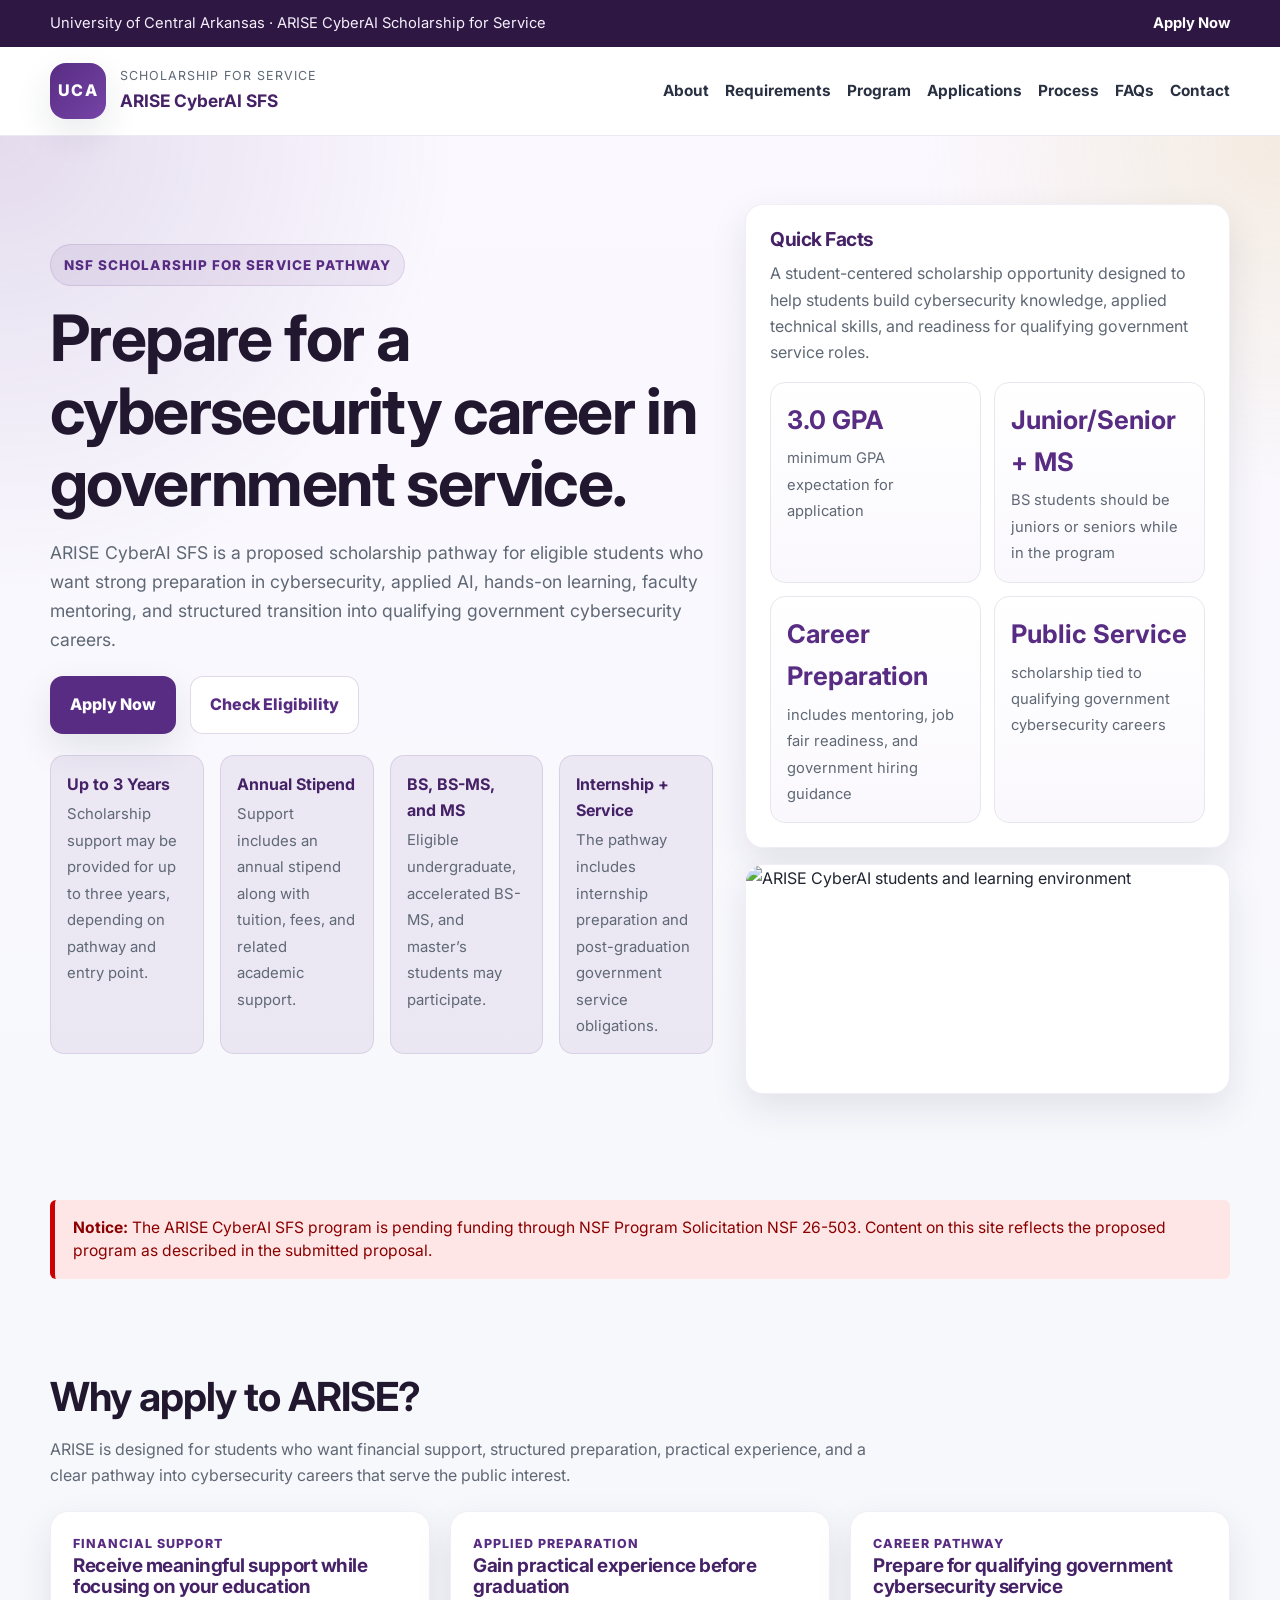
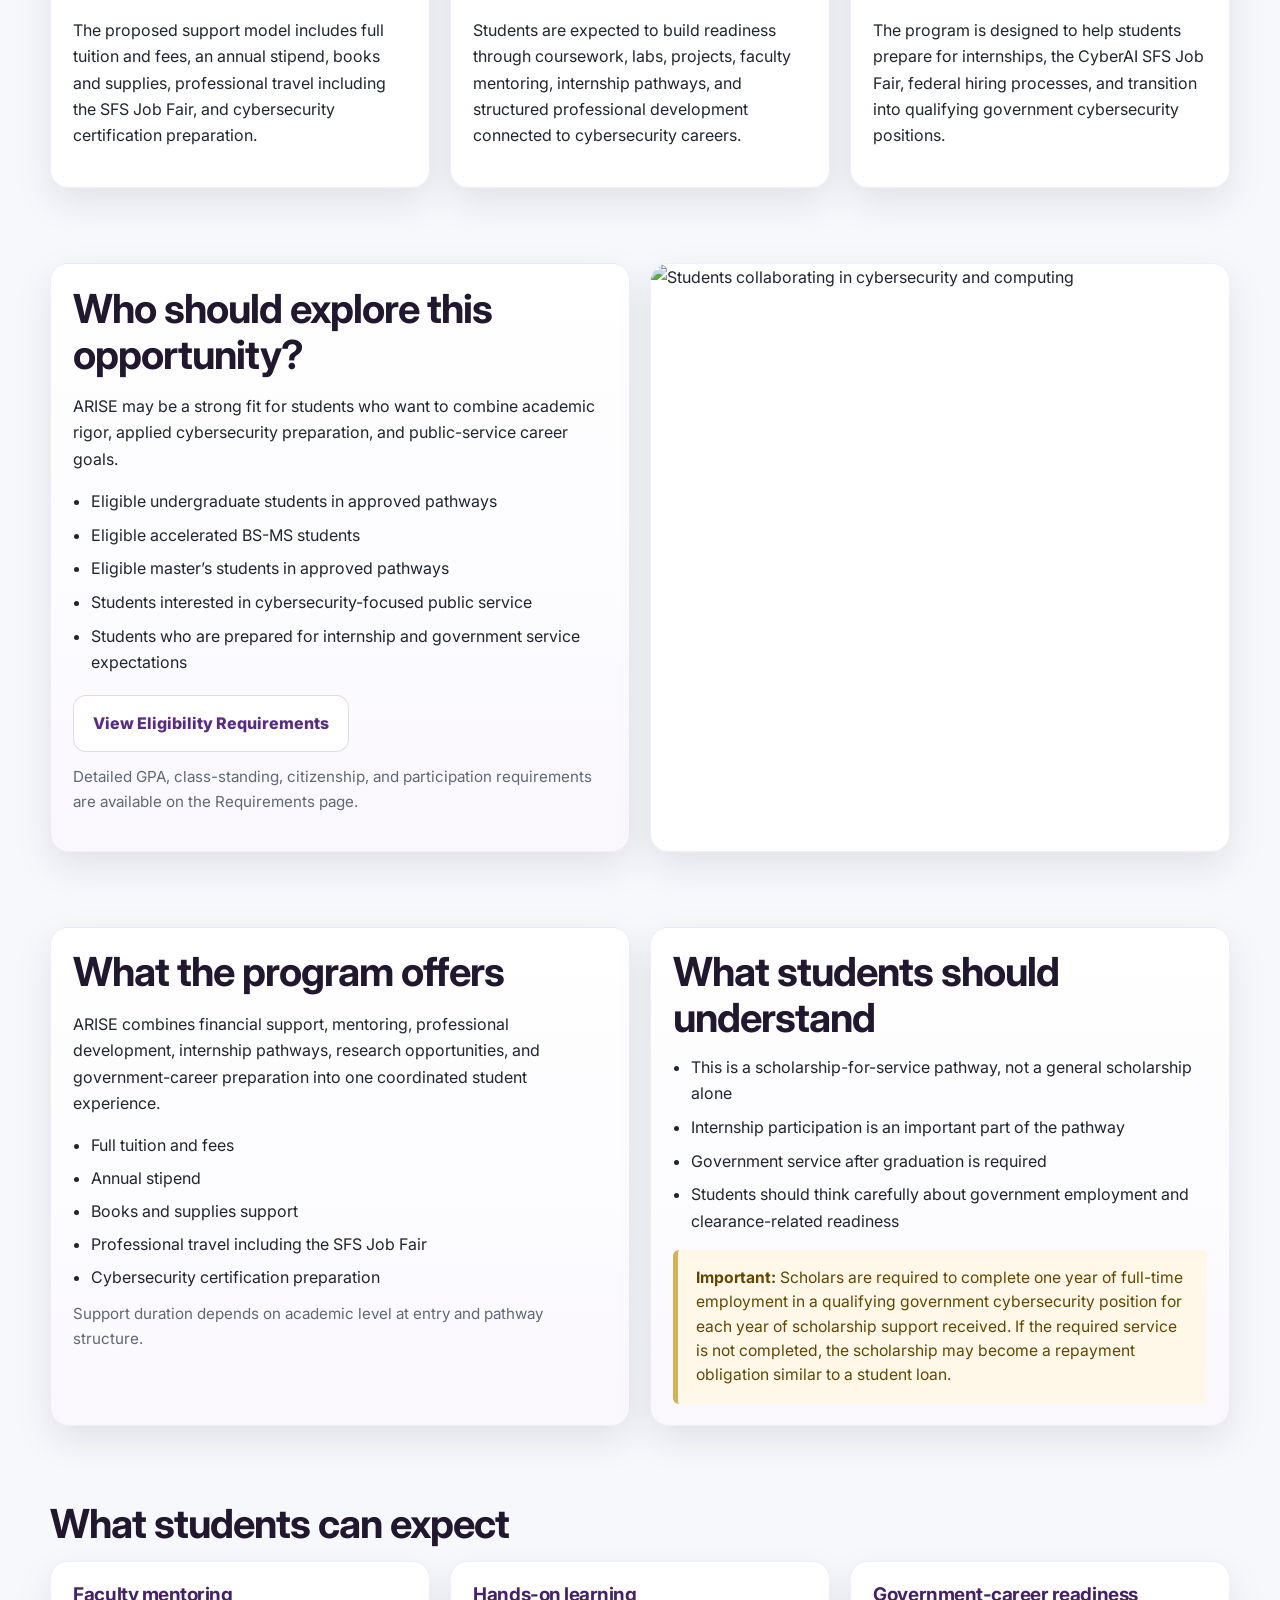
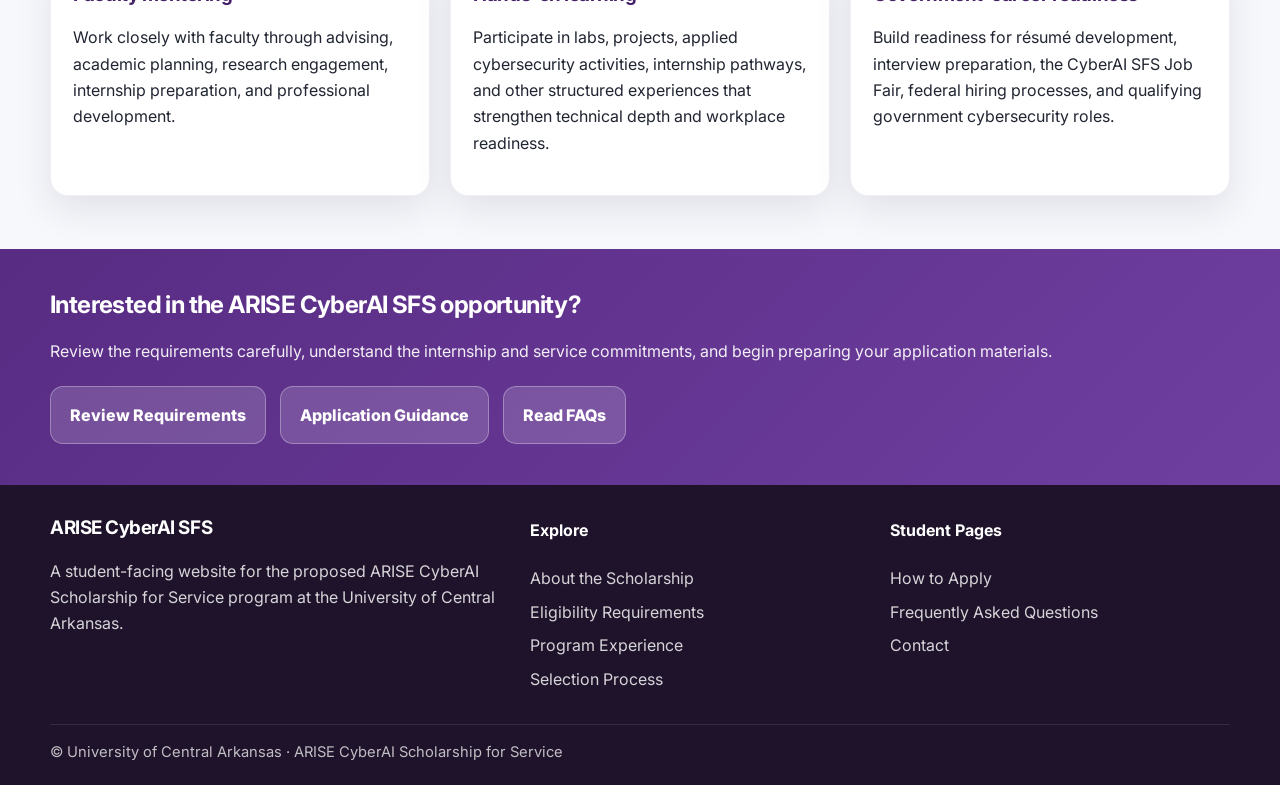
==== commit 8e6901e0: "Add files via upload" ====
--- a/index.html
+++ b/index.html
@@ -198,7 +198,7 @@
 
         <div class="hero-photo">
           <img
-            src="https://images.unsplash.com/photo-1516321318423-f06f85e504b3?auto=format&fit=crop&w=1200&q=80"
+            src="assets/images/UCA Bear 1.jpg" alt="ARISE CyberAI students and learning environment">
             alt="Students working together with laptops in a collaborative academic setting"
           />
         </div>
@@ -280,7 +280,7 @@
 
         <div class="feature-photo">
           <img
-            src="https://images.unsplash.com/photo-1522202176988-66273c2fd55f?auto=format&fit=crop&w=1200&q=80"
+            src="assets/images/students-collaboration 1.jpg" alt="Students collaborating in cybersecurity and computing">
             alt="University students collaborating in a classroom or lab environment"
           />
         </div>
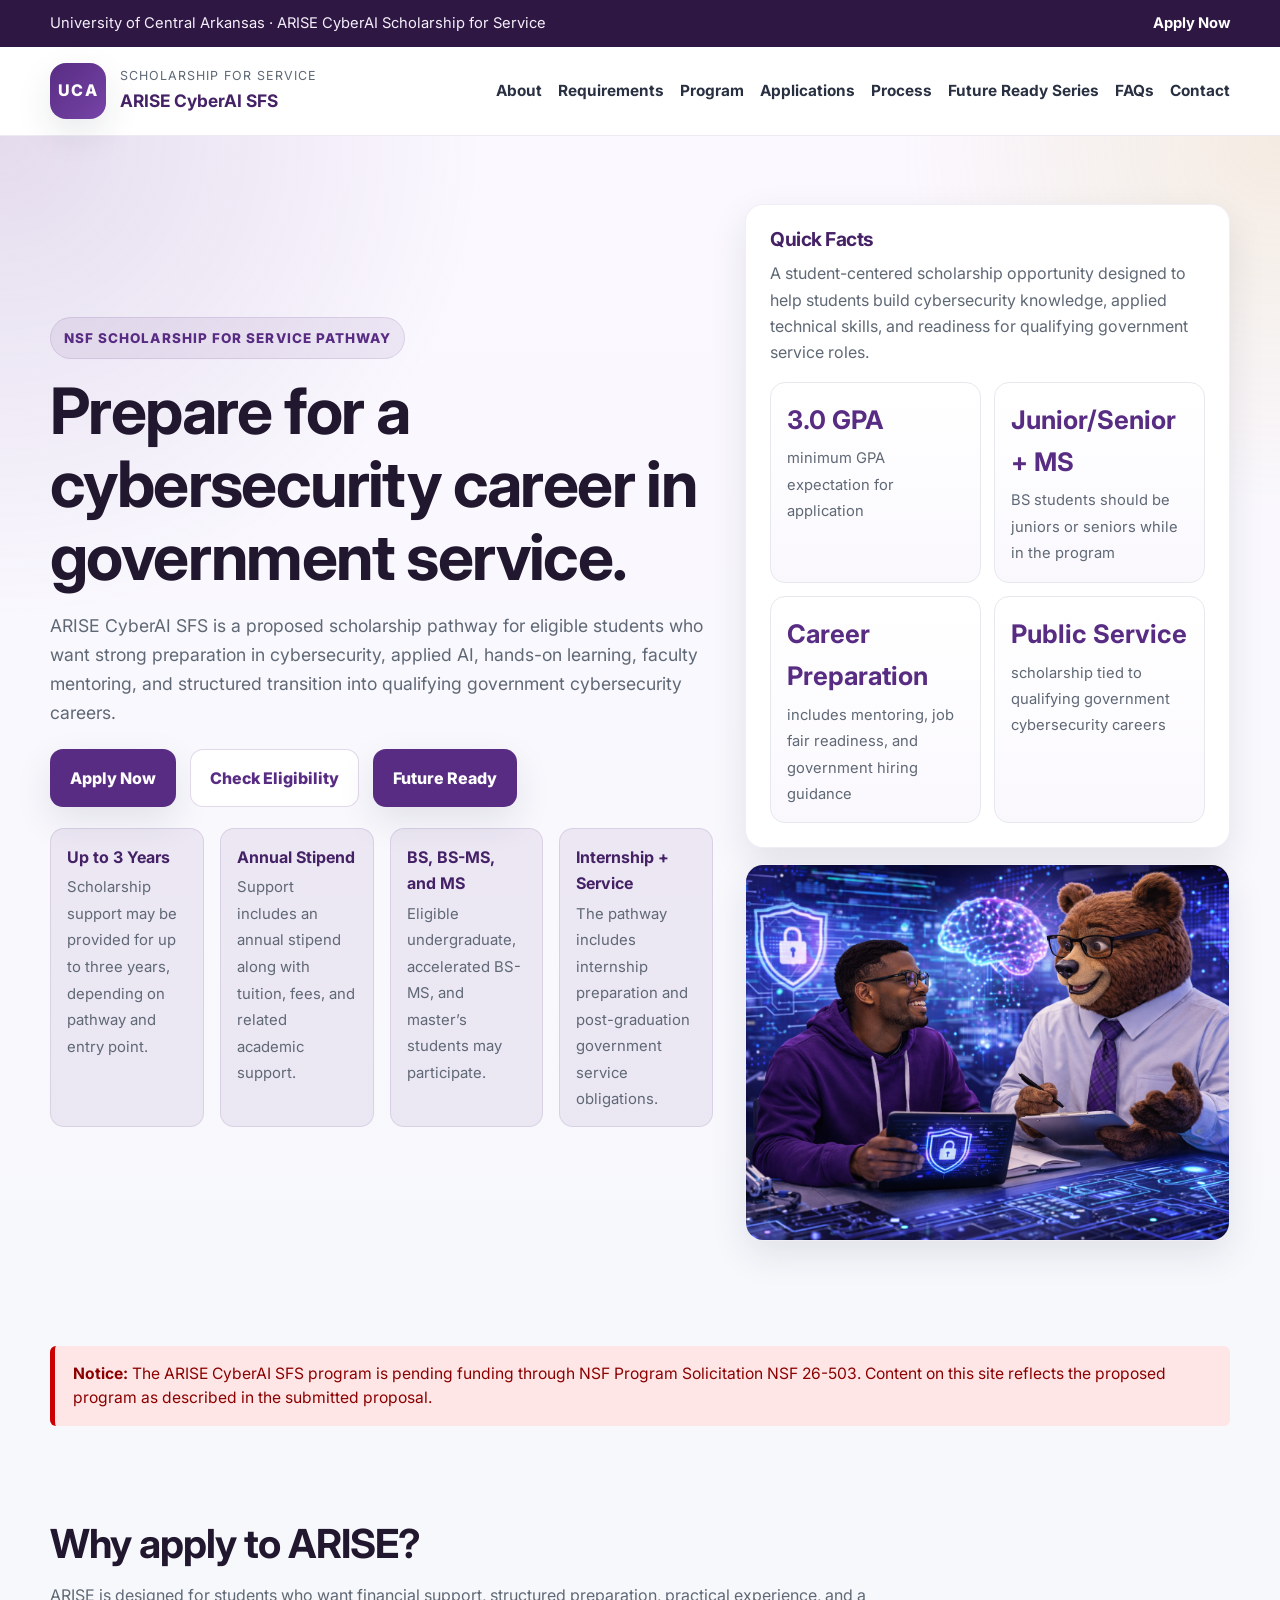
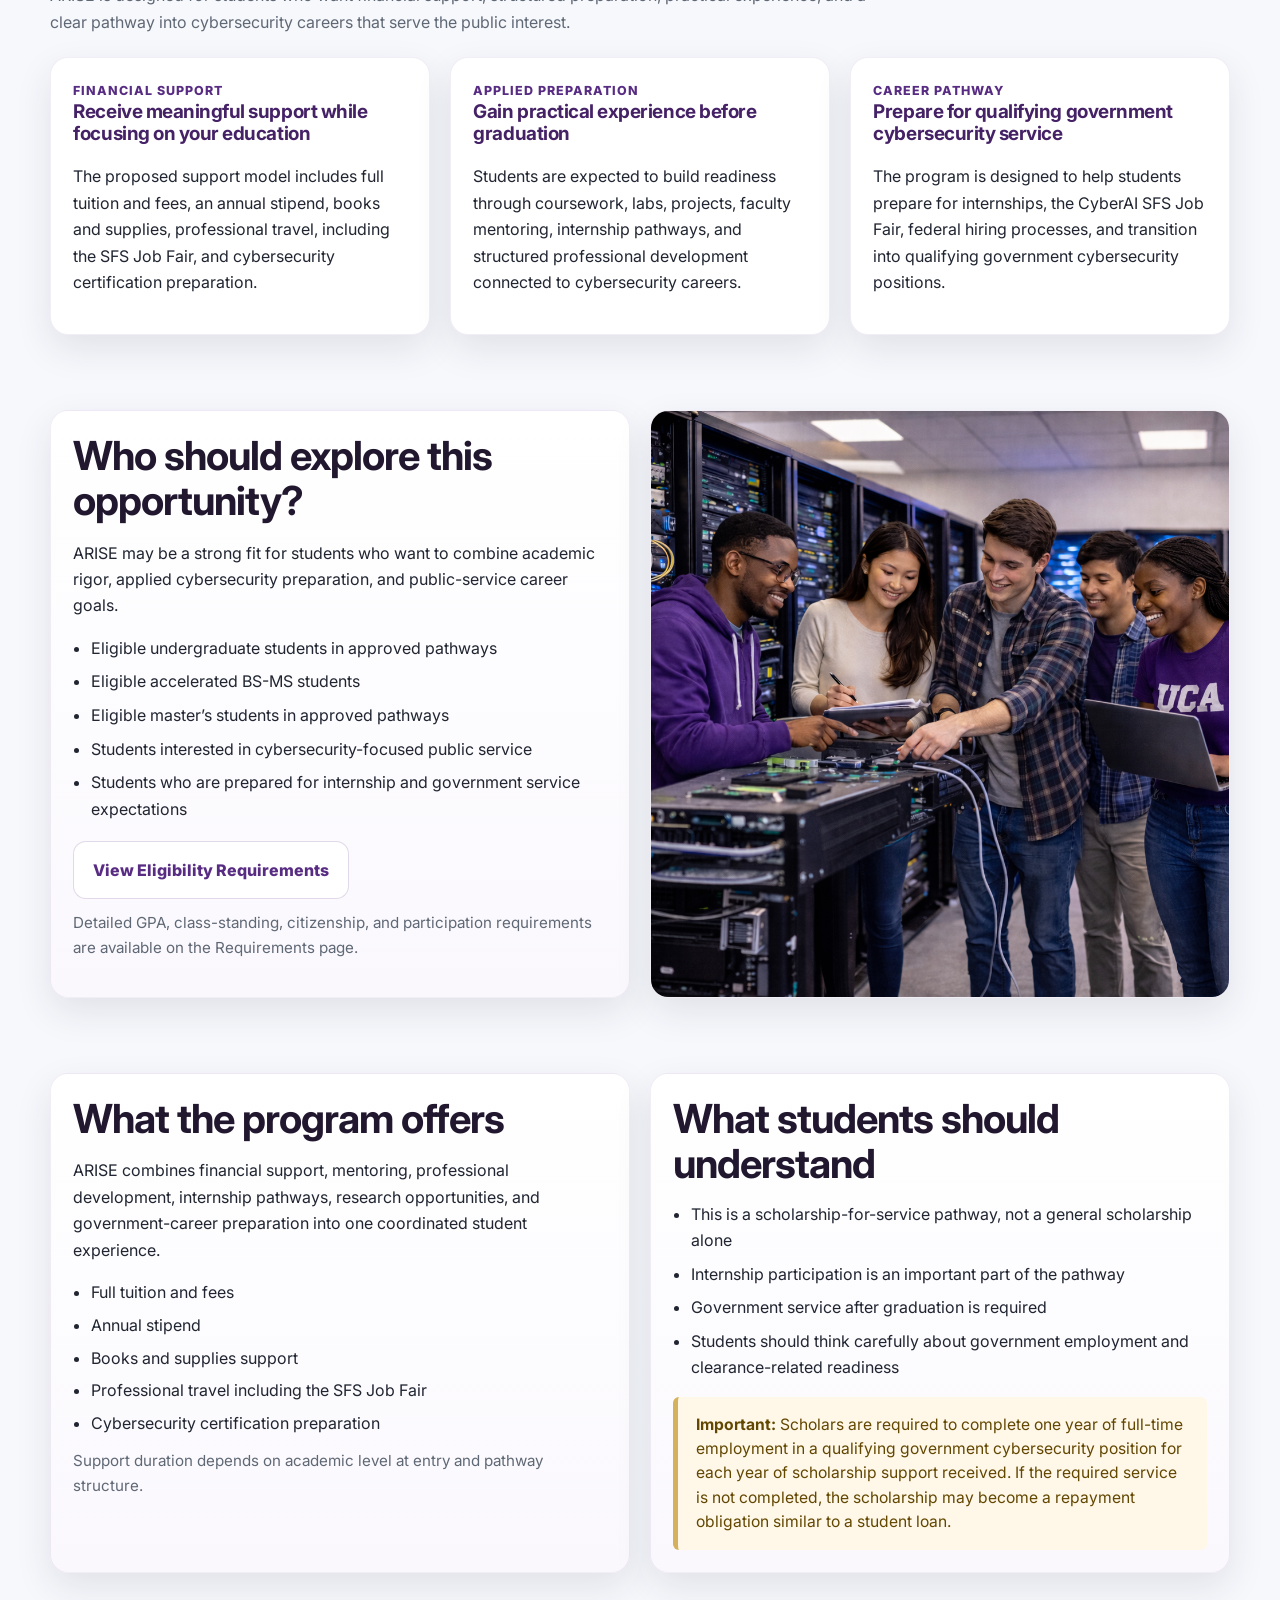
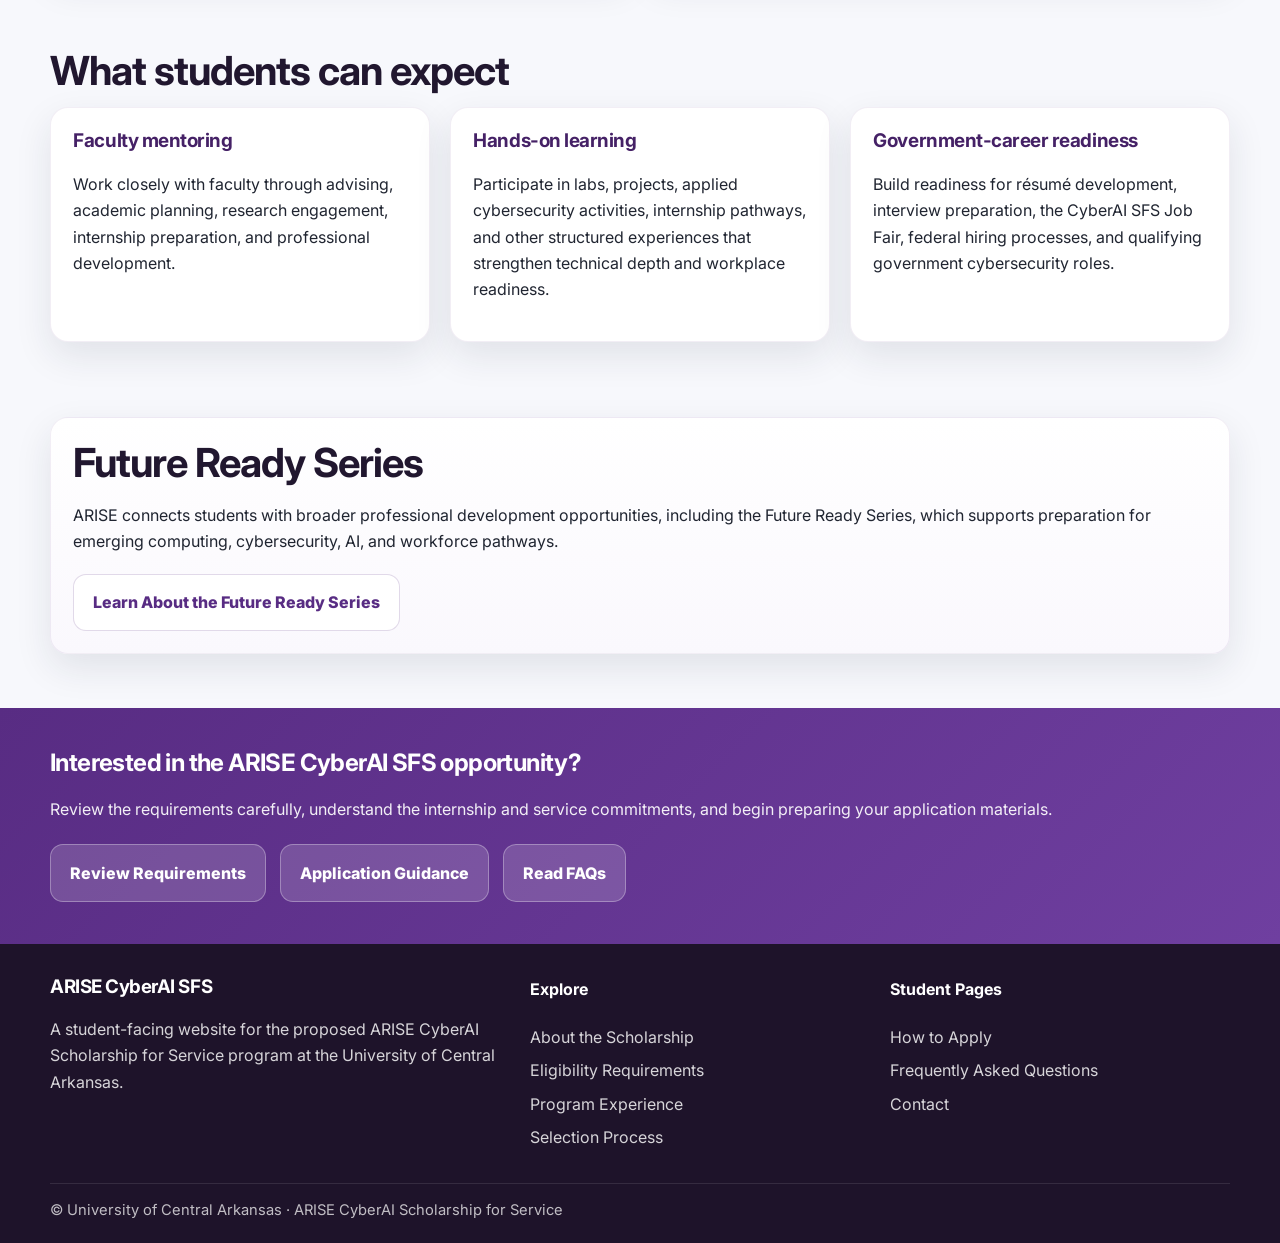
==== commit c5031fff: "Update index.html" ====
--- a/index.html
+++ b/index.html
@@ -139,6 +139,7 @@
           <li><a href="program.html">Program</a></li>
           <li><a href="applications.html">Applications</a></li>
           <li><a href="process.html">Process</a></li>
+          <li><a href="future-ready.html">Future Ready Series</a></li>
           <li><a href="faqs.html">FAQs</a></li>
           <li><a href="contact.html">Contact</a></li>
         </ul>
@@ -159,6 +160,7 @@
         <div class="hero-actions">
           <a class="btn btn-primary" href="applications.html">Apply Now</a>
           <a class="btn btn-secondary" href="requirements.html">Check Eligibility</a>
+          <a class="btn btn-primary" href="future-ready.html">Future Ready</a>
         </div>
 
         <div class="fact-strip">
@@ -230,7 +232,7 @@
             <h3>Receive meaningful support while focusing on your education</h3>
             <p>
               The proposed support model includes full tuition and fees, an annual stipend, books and supplies,
-              professional travel including the SFS Job Fair, and cybersecurity certification preparation.
+              professional travel, including the SFS Job Fair, and cybersecurity certification preparation.
             </p>
           </article>
 
@@ -355,6 +357,21 @@
       </div>
     </section>
 
+    <section>
+  <div class="container">
+    <div class="highlight-panel">
+      <h2 class="section-title">Future Ready Series</h2>
+      <p>
+        ARISE connects students with broader professional development opportunities, including the Future Ready Series,
+        which supports preparation for emerging computing, cybersecurity, AI, and workforce pathways.
+      </p>
+      <div class="page-actions">
+        <a class="btn btn-secondary" href="future-ready.html">Learn About the Future Ready Series</a>
+      </div>
+    </div>
+  </div>
+</section>
+
     <section class="callout-band">
       <div class="container">
         <h2>Interested in the ARISE CyberAI SFS opportunity?</h2>
@@ -403,4 +420,4 @@
 
   <script src="script.js"></script>
 </body>
-</html>+</html>
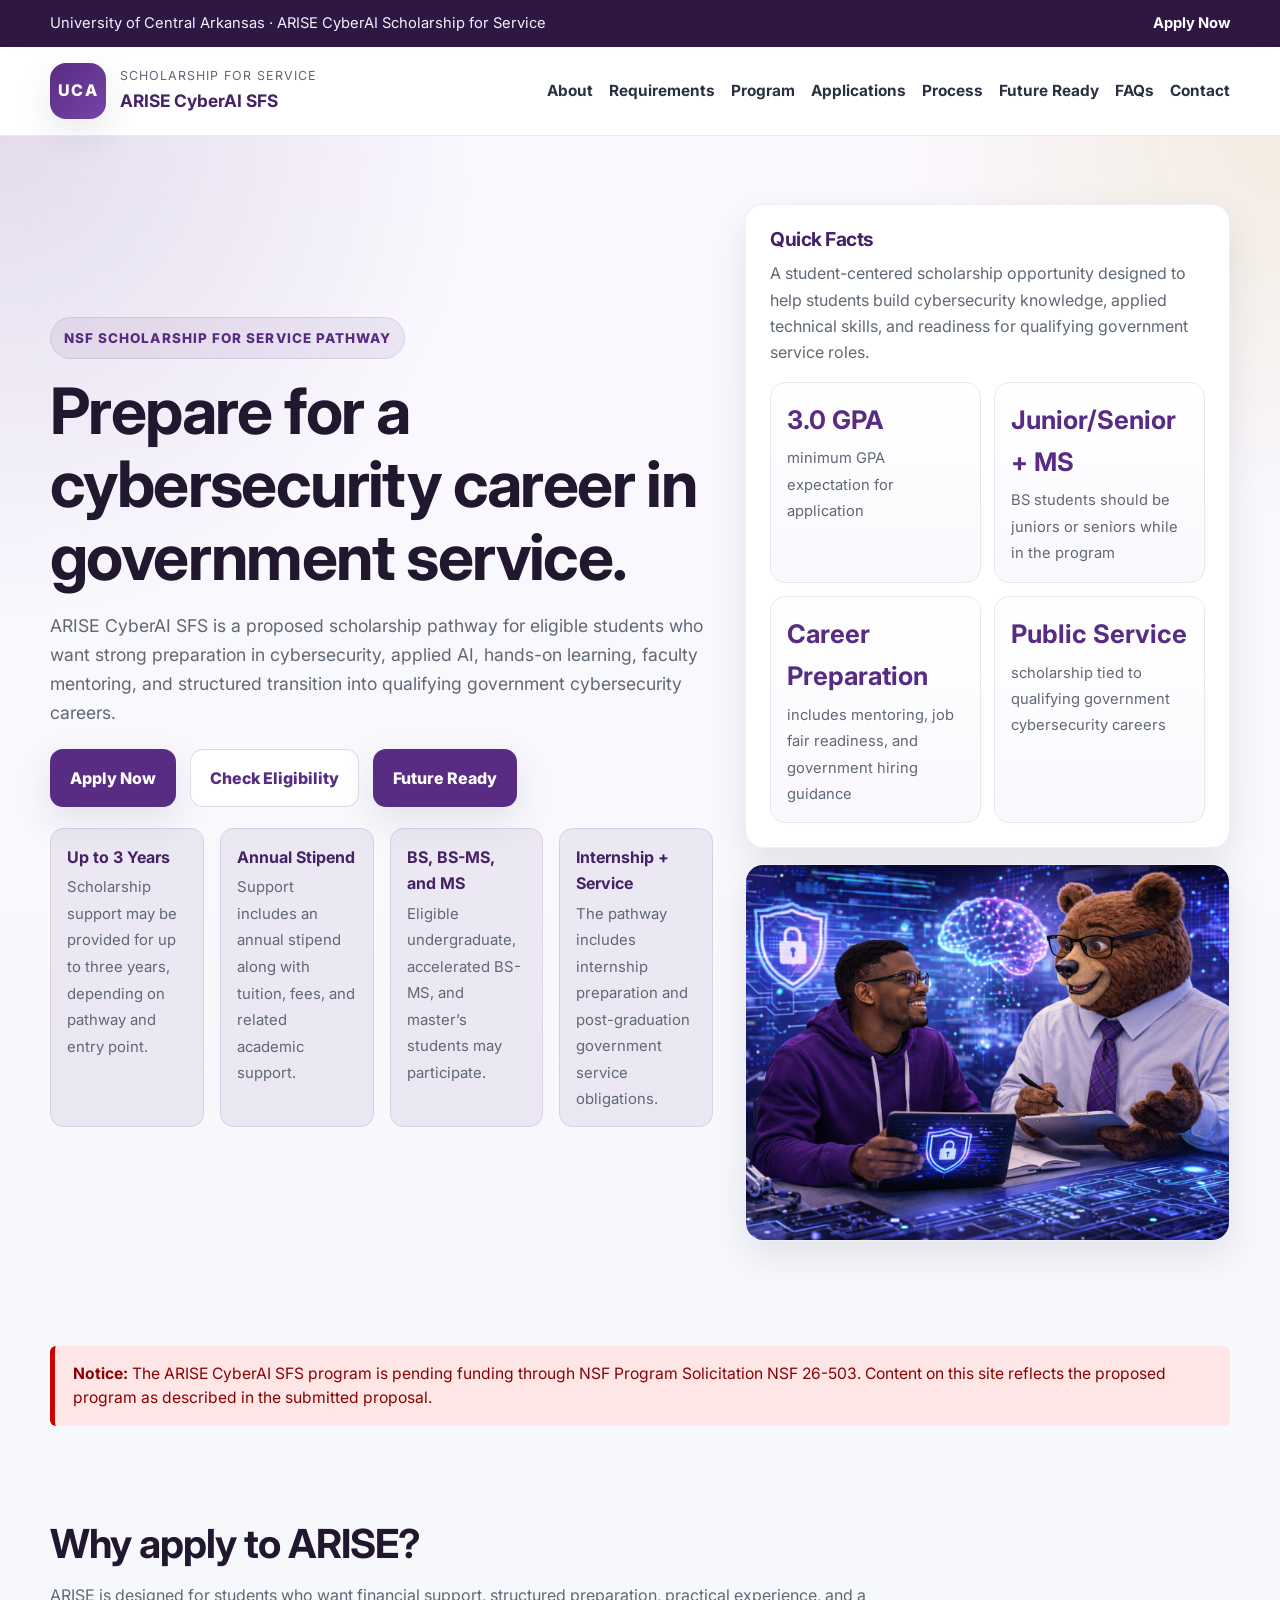
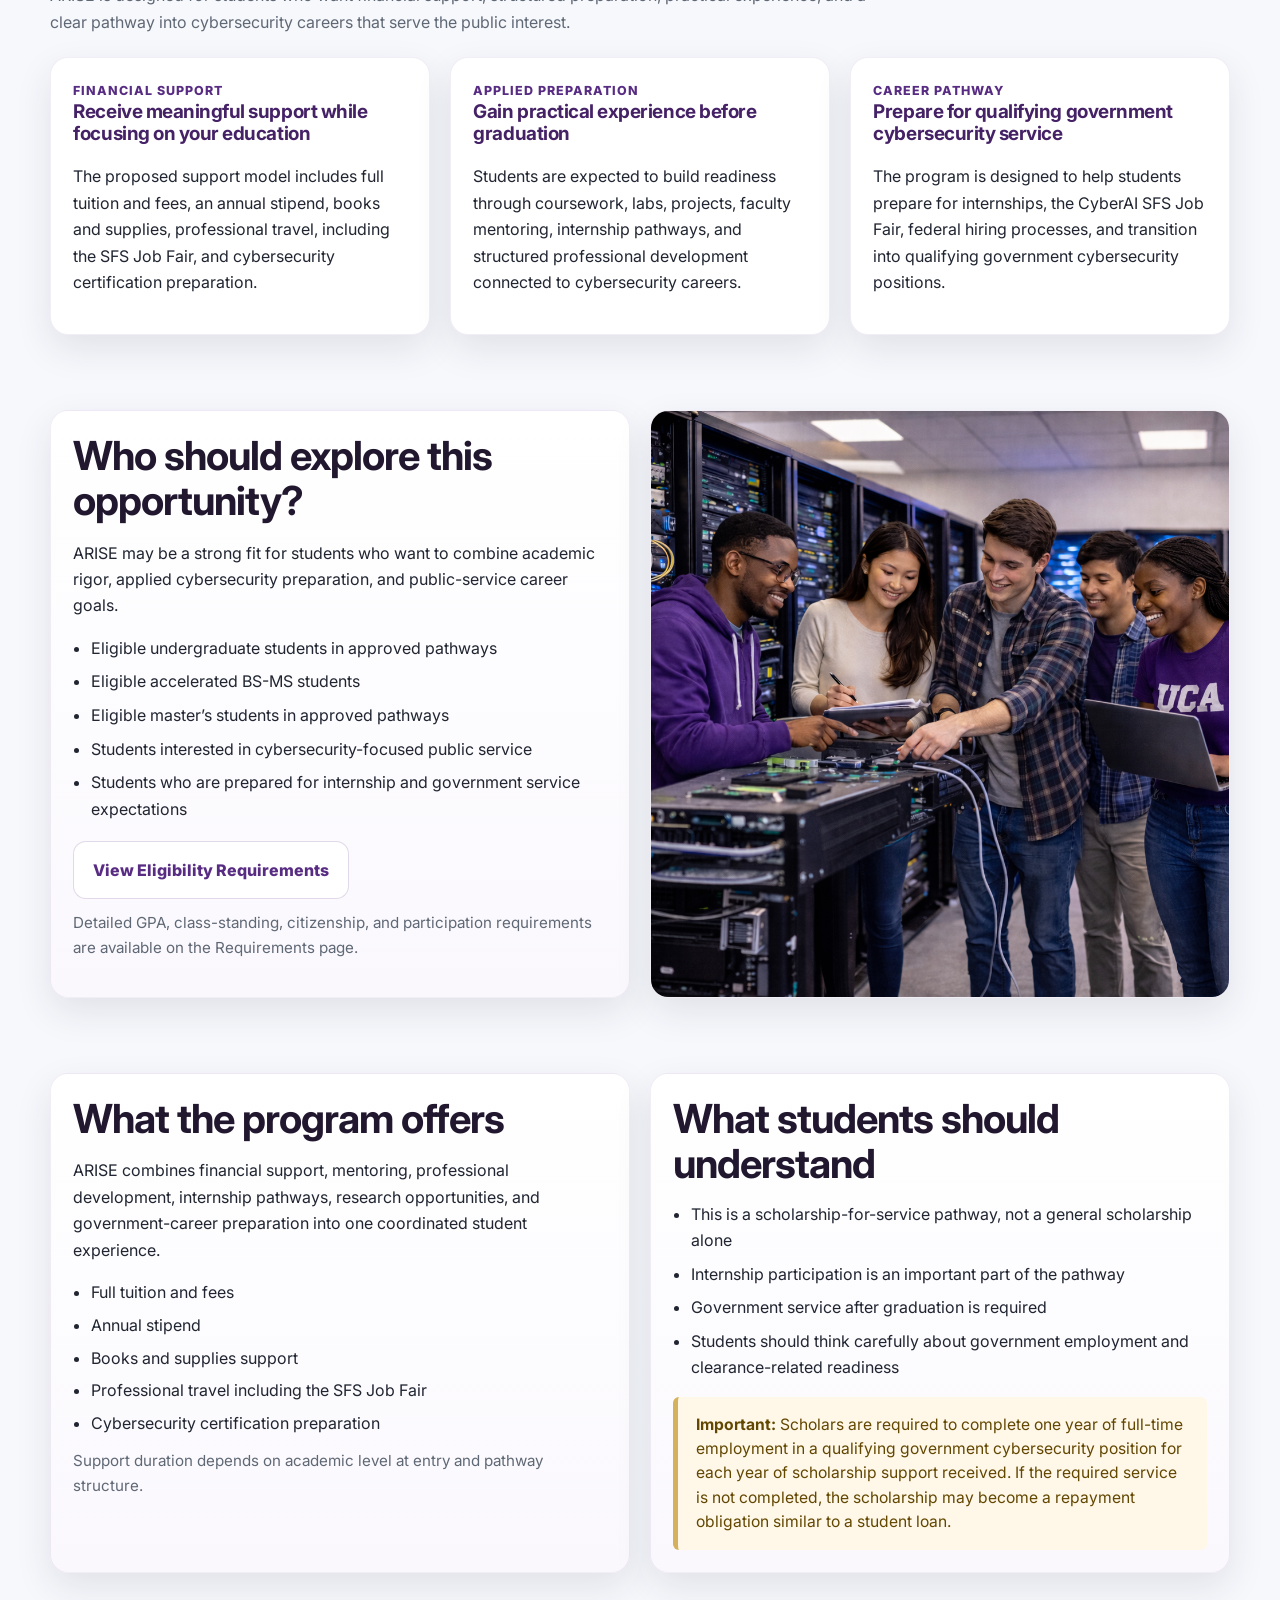
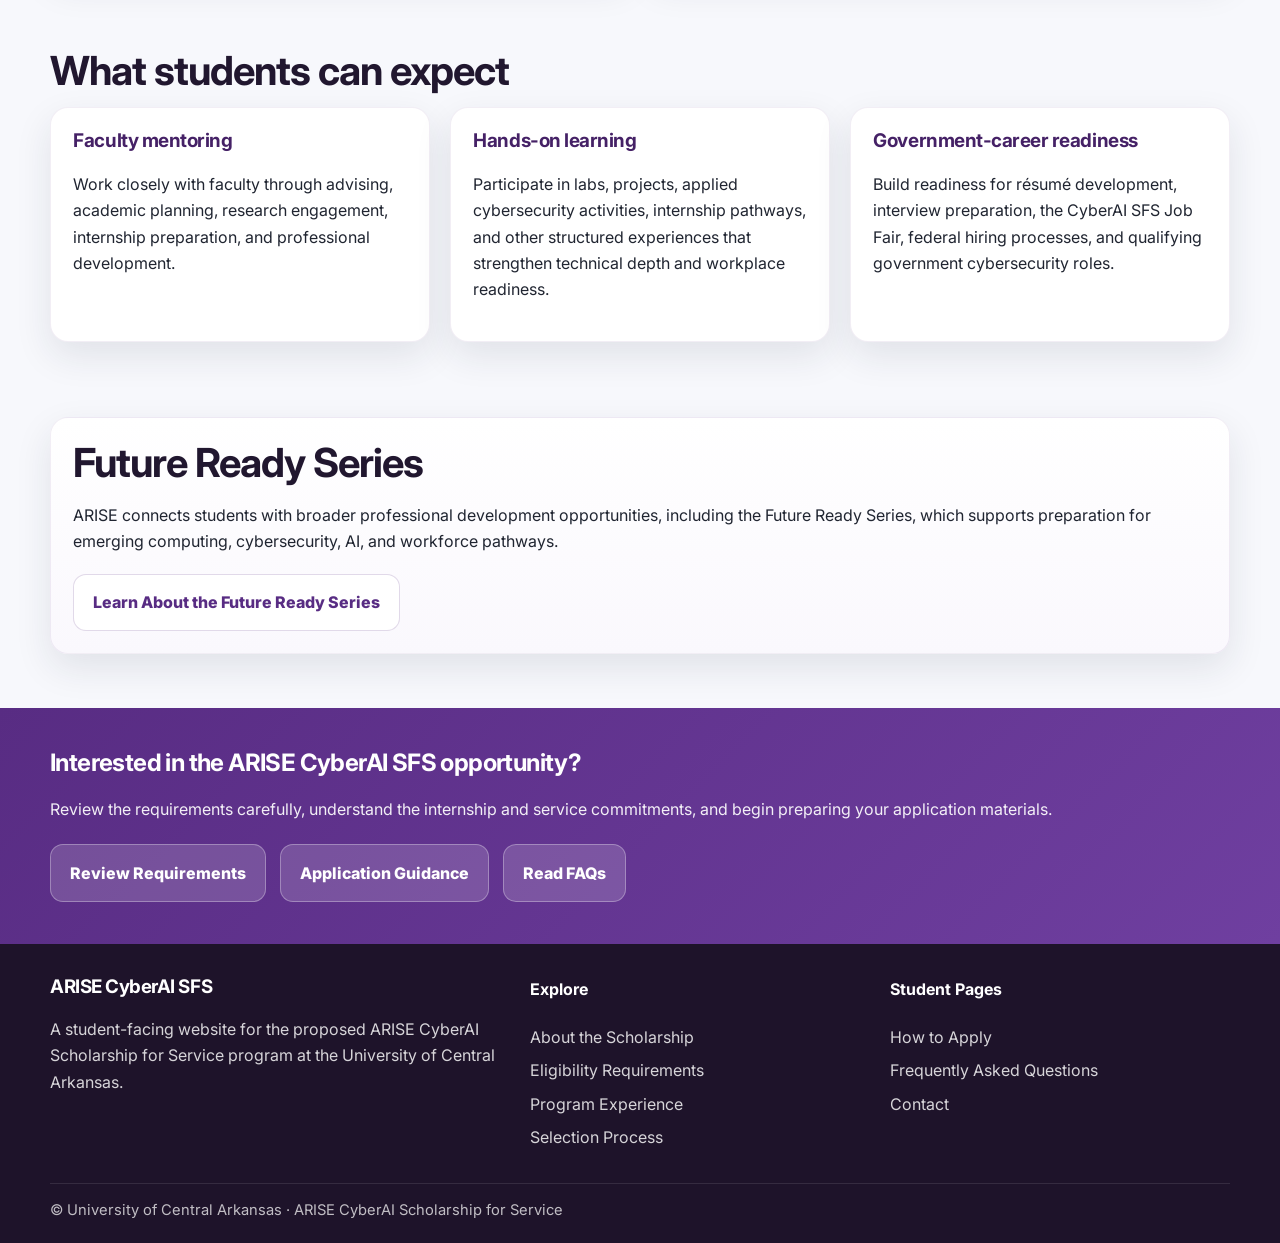
==== commit 7e15c6ac: "Update index.html" ====
--- a/index.html
+++ b/index.html
@@ -139,7 +139,7 @@
           <li><a href="program.html">Program</a></li>
           <li><a href="applications.html">Applications</a></li>
           <li><a href="process.html">Process</a></li>
-          <li><a href="future-ready.html">Future Ready Series</a></li>
+          <li><a href="future-ready.html">Future Ready</a></li>
           <li><a href="faqs.html">FAQs</a></li>
           <li><a href="contact.html">Contact</a></li>
         </ul>
